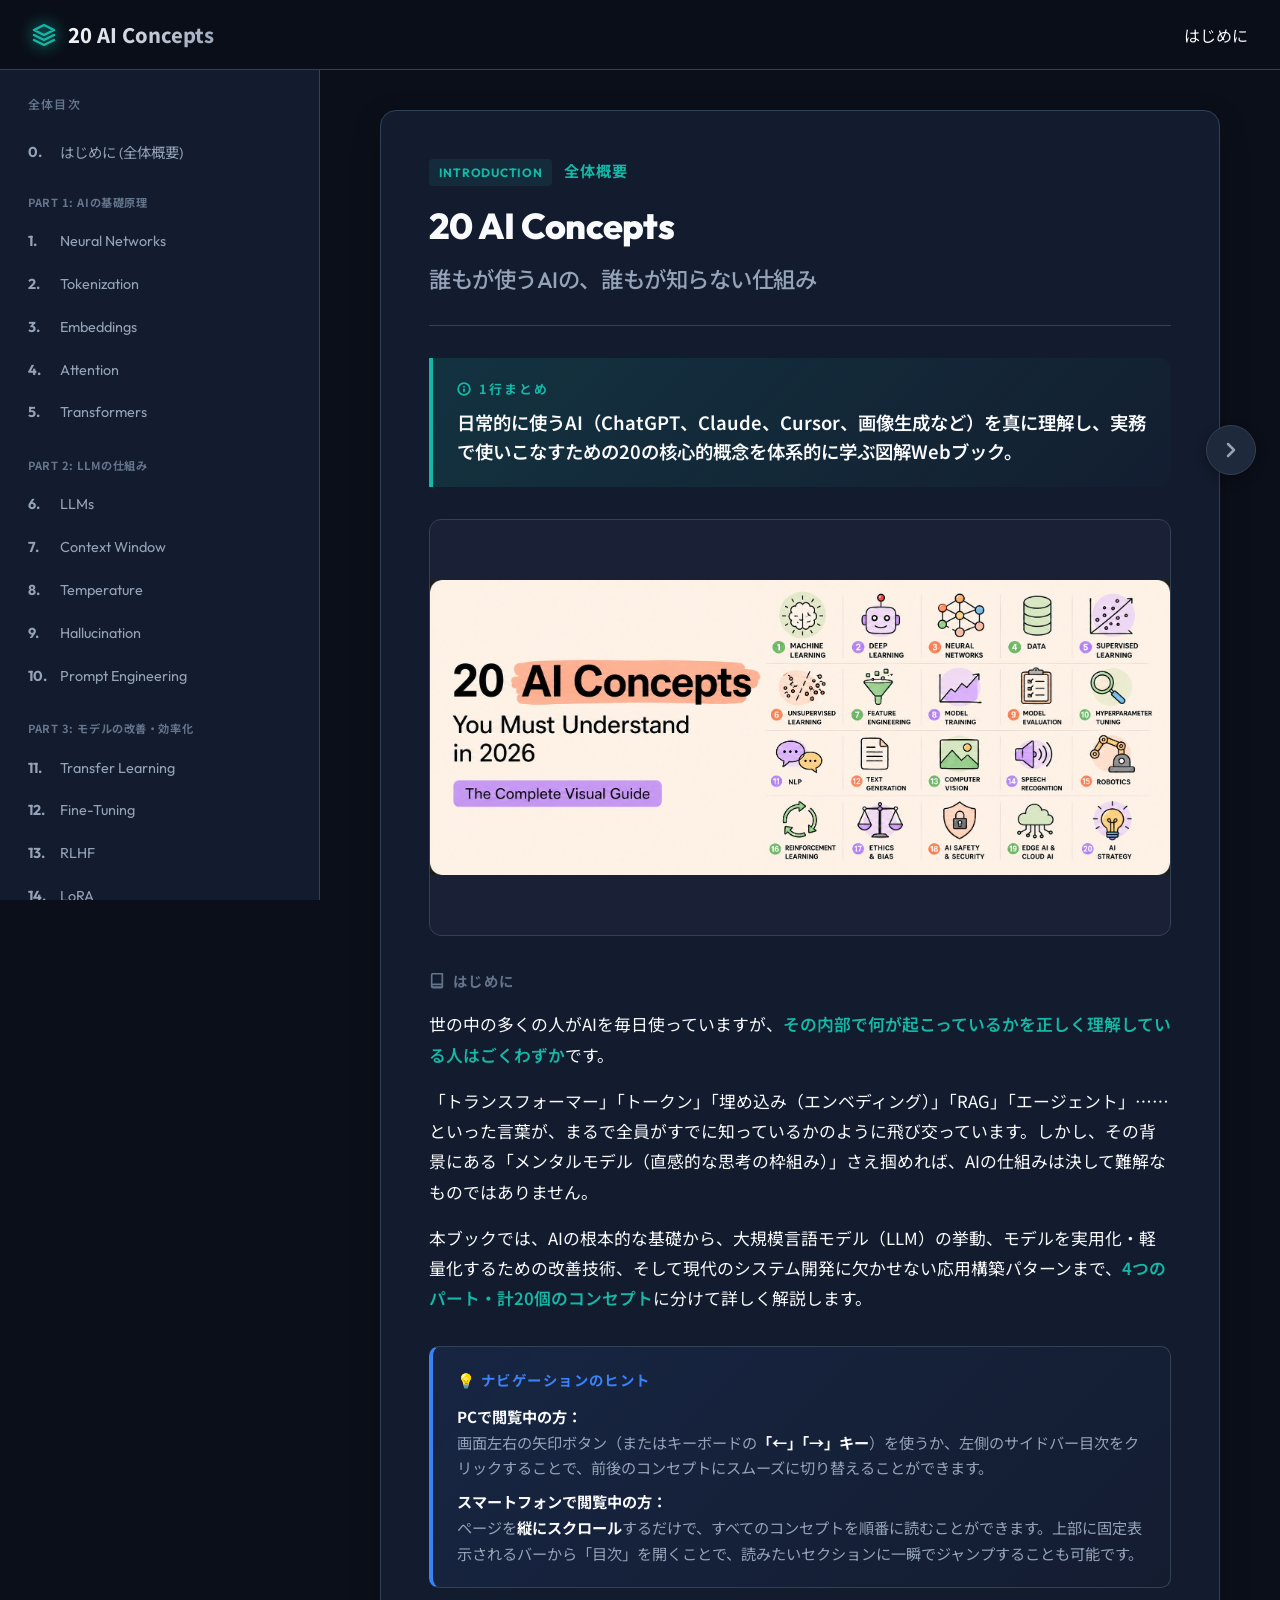
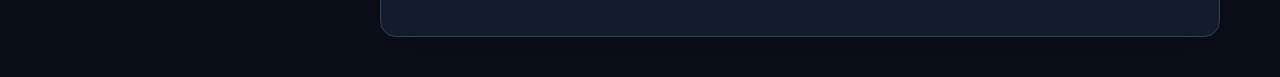
==== index.html @ 506b0d65 "initial commit" ====
<!DOCTYPE html>
<html lang="ja">
<head>
  <meta charset="UTF-8">
  <meta name="viewport" content="width=device-width, initial-scale=1.0">
  <title>20 AI Concepts - 図解で学ぶAIの重要コンセプト</title>
  <meta name="description" content="AIの仕組み、大言語モデル（LLM）の動く原理、モデルの改善手法、および実戦的なAIシステム構築のための20の重要概念を、初心者向け解説、具体例、注意点を交えて詳しく解説する日本語静的Webサイト。">
  <link rel="stylesheet" href="style.css">
  <script defer src="script.js"></script>
</head>
<body>

  <!-- App Header -->
  <header class="app-header">
    <div class="header-logo">
      <svg width="24" height="24" viewBox="0 0 24 24" fill="none" stroke="currentColor" stroke-width="2.5" stroke-linecap="round" stroke-linejoin="round">
        <path d="M12 2L2 7l10 5 10-5-10-5zM2 17l10 5 10-5M2 12l10 5 10-5"/>
      </svg>
      <span class="header-title">20 AI Concepts</span>
    </div>
    <div class="header-meta">
      <span class="header-progress-text">はじめに</span>
    </div>
    <div class="header-progress-container">
      <div class="header-progress-bar"></div>
    </div>
  </header>

  <!-- Mobile Quick-Nav Bar (Sticky under header) -->
  <div class="mobile-nav-bar">
    <div class="mobile-active-indicator">
      <span class="mobile-active-index" style="background: var(--color-teal-glow); color: var(--color-teal); padding: 0.1rem 0.4rem; border-radius: 4px; font-size: 0.75rem; font-weight:700;">INTRO</span>
      <span class="mobile-active-title" style="font-weight: 600; font-size: 0.9rem;">概要と目次</span>
    </div>
    <button class="mobile-menu-toggle">目次</button>
  </div>

  <!-- Mobile TOC Overlay -->
  <div class="mobile-toc-overlay">
    <h3 style="margin-bottom: 1.5rem; border-bottom: 1px solid var(--border-color); padding-bottom: 0.5rem; color: var(--text-primary);">全体目次</h3>
    <ul class="toc-list">
      <li class="toc-item active" data-index="0">
        <button><span class="toc-num">0.</span> はじめに (全体概要)</button>
      </li>
      
      <li style="font-size: 0.75rem; color: var(--text-muted); margin-top: 1rem; margin-bottom: 0.25rem; font-weight:700; letter-spacing:0.05em;">PART 1: AIの基礎原理</li>
      <li class="toc-item" data-index="1"><button><span class="toc-num">1.</span> Neural Networks</button></li>
      <li class="toc-item" data-index="2"><button><span class="toc-num">2.</span> Tokenization</button></li>
      <li class="toc-item" data-index="3"><button><span class="toc-num">3.</span> Embeddings</button></li>
      <li class="toc-item" data-index="4"><button><span class="toc-num">4.</span> Attention</button></li>
      <li class="toc-item" data-index="5"><button><span class="toc-num">5.</span> Transformers</button></li>
      
      <li style="font-size: 0.75rem; color: var(--text-muted); margin-top: 1rem; margin-bottom: 0.25rem; font-weight:700; letter-spacing:0.05em;">PART 2: LLMの仕組み</li>
      <li class="toc-item" data-index="6"><button><span class="toc-num">6.</span> LLMs</button></li>
      <li class="toc-item" data-index="7"><button><span class="toc-num">7.</span> Context Window</button></li>
      <li class="toc-item" data-index="8"><button><span class="toc-num">8.</span> Temperature</button></li>
      <li class="toc-item" data-index="9"><button><span class="toc-num">9.</span> Hallucination</button></li>
      <li class="toc-item" data-index="10"><button><span class="toc-num">10.</span> Prompt Engineering</button></li>

      <li style="font-size: 0.75rem; color: var(--text-muted); margin-top: 1rem; margin-bottom: 0.25rem; font-weight:700; letter-spacing:0.05em;">PART 3: モデルの改善・効率化</li>
      <li class="toc-item" data-index="11"><button><span class="toc-num">11.</span> Transfer Learning</button></li>
      <li class="toc-item" data-index="12"><button><span class="toc-num">12.</span> Fine-Tuning</button></li>
      <li class="toc-item" data-index="13"><button><span class="toc-num">13.</span> RLHF</button></li>
      <li class="toc-item" data-index="14"><button><span class="toc-num">14.</span> LoRA</button></li>
      <li class="toc-item" data-index="15"><button><span class="toc-num">15.</span> Quantization</button></li>

      <li style="font-size: 0.75rem; color: var(--text-muted); margin-top: 1rem; margin-bottom: 0.25rem; font-weight:700; letter-spacing:0.05em;">PART 4: 実践的なシステム構築</li>
      <li class="toc-item" data-index="16"><button><span class="toc-num">16.</span> RAG</button></li>
      <li class="toc-item" data-index="17"><button><span class="toc-num">17.</span> Vector Databases</button></li>
      <li class="toc-item" data-index="18"><button><span class="toc-num">18.</span> AI Agents</button></li>
      <li class="toc-item" data-index="19"><button><span class="toc-num">19.</span> Chain of Thought</button></li>
      <li class="toc-item" data-index="20"><button><span class="toc-num">20.</span> Diffusion Models</button></li>
    </ul>
  </div>

  <!-- App Main Content Container -->
  <div class="app-container">

    <!-- PC Sidebar (ToC) -->
    <aside class="app-sidebar">
      <h3 class="sidebar-title">全体目次</h3>
      <ul class="toc-list">
        <li class="toc-item active" data-index="0">
          <button><span class="toc-num">0.</span> はじめに (全体概要)</button>
        </li>
        <li style="font-size: 0.7rem; color: var(--text-muted); margin-top: 1rem; margin-bottom: 0.35rem; font-weight:700; letter-spacing:0.05em; padding-left: 0.75rem;">PART 1: AIの基礎原理</li>
        <li class="toc-item" data-index="1"><button><span class="toc-num">1.</span> Neural Networks</button></li>
        <li class="toc-item" data-index="2"><button><span class="toc-num">2.</span> Tokenization</button></li>
        <li class="toc-item" data-index="3"><button><span class="toc-num">3.</span> Embeddings</button></li>
        <li class="toc-item" data-index="4"><button><span class="toc-num">4.</span> Attention</button></li>
        <li class="toc-item" data-index="5"><button><span class="toc-num">5.</span> Transformers</button></li>
        
        <li style="font-size: 0.7rem; color: var(--text-muted); margin-top: 1.25rem; margin-bottom: 0.35rem; font-weight:700; letter-spacing:0.05em; padding-left: 0.75rem;">PART 2: LLMの仕組み</li>
        <li class="toc-item" data-index="6"><button><span class="toc-num">6.</span> LLMs</button></li>
        <li class="toc-item" data-index="7"><button><span class="toc-num">7.</span> Context Window</button></li>
        <li class="toc-item" data-index="8"><button><span class="toc-num">8.</span> Temperature</button></li>
        <li class="toc-item" data-index="9"><button><span class="toc-num">9.</span> Hallucination</button></li>
        <li class="toc-item" data-index="10"><button><span class="toc-num">10.</span> Prompt Engineering</button></li>

        <li style="font-size: 0.7rem; color: var(--text-muted); margin-top: 1.25rem; margin-bottom: 0.35rem; font-weight:700; letter-spacing:0.05em; padding-left: 0.75rem;">PART 3: モデルの改善・効率化</li>
        <li class="toc-item" data-index="11"><button><span class="toc-num">11.</span> Transfer Learning</button></li>
        <li class="toc-item" data-index="12"><button><span class="toc-num">12.</span> Fine-Tuning</button></li>
        <li class="toc-item" data-index="13"><button><span class="toc-num">13.</span> RLHF</button></li>
        <li class="toc-item" data-index="14"><button><span class="toc-num">14.</span> LoRA</button></li>
        <li class="toc-item" data-index="15"><button><span class="toc-num">15.</span> Quantization</button></li>

        <li style="font-size: 0.7rem; color: var(--text-muted); margin-top: 1.25rem; margin-bottom: 0.35rem; font-weight:700; letter-spacing:0.05em; padding-left: 0.75rem;">PART 4: 実践的なシステム構築</li>
        <li class="toc-item" data-index="16"><button><span class="toc-num">16.</span> RAG</button></li>
        <li class="toc-item" data-index="17"><button><span class="toc-num">17.</span> Vector Databases</button></li>
        <li class="toc-item" data-index="18"><button><span class="toc-num">18.</span> AI Agents</button></li>
        <li class="toc-item" data-index="19"><button><span class="toc-num">19.</span> Chain of Thought</button></li>
        <li class="toc-item" data-index="20"><button><span class="toc-num">20.</span> Diffusion Models</button></li>
      </ul>
    </aside>

    <!-- Main Viewer -->
    <main class="app-viewer">
      
      <!-- Cards Wrapper -->
      <div class="concept-cards-container">
        
        <!-- CONCEPT 0: OVERVIEW -->
        <section class="concept-card active" id="concept-0">
          <div class="card-header">
            <div class="concept-meta">
              <span class="concept-part">INTRODUCTION</span>
              <span>全体概要</span>
            </div>
            <h1 class="concept-title-en">20 AI Concepts</h1>
            <h2 class="concept-title-jp">誰もが使うAIの、誰もが知らない仕組み</h2>
          </div>

          <div class="summary-box">
            <div class="summary-title">
              <svg width="14" height="14" viewBox="0 0 24 24" fill="none" stroke="currentColor" stroke-width="3" stroke-linecap="round" stroke-linejoin="round"><circle cx="12" cy="12" r="10"/><path d="M12 16v-4M12 8h.01"/></svg>
              1行まとめ
            </div>
            <p class="summary-text">日常的に使うAI（ChatGPT、Claude、Cursor、画像生成など）を真に理解し、実務で使いこなすための20の核心的概念を体系的に学ぶ図解Webブック。</p>
          </div>

          <div class="concept-image-container">
            <img src="./20_AI_Concepts_files/HI5-xP8aIAAL0YM" alt="AI Concepts Header" class="concept-image">
          </div>

          <div class="card-section">
            <span class="section-label">
              <svg viewBox="0 0 24 24" fill="none" stroke="currentColor" stroke-width="2.5"><path d="M4 19.5A2.5 2.5 0 0 1 6.5 17H20M4 19.5A2.5 2.5 0 0 0 6.5 22H20M4 19.5V3.5A2.5 2.5 0 0 1 6.5 1H20v20H6.5a2.5 2.5 0 0 1-2.5-2.5z"/></svg>
              はじめに
            </span>
            <div class="detailed-text">
              <p>世の中の多くの人がAIを毎日使っていますが、<strong>その内部で何が起こっているかを正しく理解している人はごくわずか</strong>です。</p>
              <p>「トランスフォーマー」「トークン」「埋め込み（エンベディング）」「RAG」「エージェント」……といった言葉が、まるで全員がすでに知っているかのように飛び交っています。しかし、その背景にある「メンタルモデル（直感的な思考の枠組み）」さえ掴めれば、AIの仕組みは決して難解なものではありません。</p>
              <p>本ブックでは、AIの根本的な基礎から、大規模言語モデル（LLM）の挙動、モデルを実用化・軽量化するための改善技術、そして現代のシステム開発に欠かせない応用構築パターンまで、<strong>4つのパート・計20個のコンセプト</strong>に分けて詳しく解説します。</p>
            </div>
          </div>

          <div class="info-box beginner">
            <span class="section-label">💡 ナビゲーションのヒント</span>
            <div class="box-content">
              <p><strong>PCで閲覧中の方：</strong><br>
                画面左右の矢印ボタン（またはキーボードの<strong>「←」「→」キー</strong>）を使うか、左側のサイドバー目次をクリックすることで、前後のコンセプトにスムーズに切り替えることができます。
              </p>
              <p style="margin-top: 0.5rem;"><strong>スマートフォンで閲覧中の方：</strong><br>
                ページを<strong>縦にスクロール</strong>するだけで、すべてのコンセプトを順番に読むことができます。上部に固定表示されるバーから「目次」を開くことで、読みたいセクションに一瞬でジャンプすることも可能です。
              </p>
            </div>
          </div>
        </section>

        <!-- CONCEPT 1 -->
        <section class="concept-card" id="concept-1">
          <div class="card-header">
            <div class="concept-meta">
              <span class="concept-part">PART 1: HOW AI ACTUALLY WORKS</span>
              <span>Concept 1</span>
            </div>
            <h1 class="concept-title-en">Neural Networks</h1>
            <h2 class="concept-title-jp">ニューラルネットワーク</h2>
          </div>

          <div class="concept-image-container">
            <img src="./20_AI_Concepts_files/HI58qtEbUAAyrSy" alt="Neural Networks" class="concept-image">
          </div>

          <div class="summary-box">
            <div class="summary-title">
              <svg width="14" height="14" viewBox="0 0 24 24" fill="none" stroke="currentColor" stroke-width="3" stroke-linecap="round" stroke-linejoin="round"><circle cx="12" cy="12" r="10"/><path d="M12 16v-4M12 8h.01"/></svg>
              1行まとめ
            </div>
            <p class="summary-text">人間の脳を模した多層構造の仕組みで、膨大な「重み（接続強度）」を調整してデータからパターンを学習する、すべてのAIの心臓部。</p>
          </div>

          <div class="card-section">
            <span class="section-label">詳しい解説</span>
            <div class="detailed-text">
              <p>ニューラルネットワークは、現代のあらゆるAIモデルを動かしている共通の脳組織です。基本構造は<strong>入力層（Input Layer）</strong>、<strong>隠れ層（Hidden Layers）</strong>、<strong>出力層 (Output Layer)</strong>という複数の「レイヤー」がパイプライン状に接続された構成をしています。</p>
              <p>データが入力層に入ると、何層もの隠れ層を通過しながら予測結果へと変換され、出力層から出てきます。このとき、ニューロン同士の各接続部には<strong>「重み（Weight）」</strong>と呼ばれる数値が割り当てられています。重みとは、あるニューロンが次のニューロンにどれだけ強い影響を与えるかを調整するスコアです。</p>
              <p>AIの<strong>「トレーニング（学習）」</strong>とは、正解データと比較しながら、この数十億〜数兆個もの重みの数値を少しずつ微調整し、出力の精度を限界まで高めていくプロセスそのものを指します。この基本構造を極限まで大規模化（スケール）させた結果、現在のGPT-4（パラメータ数は非公開ながら約1.8兆個とされる）やClaude 3といった超高性能AIが誕生しました。</p>
            </div>
          </div>

          <div class="info-box beginner">
            <span class="section-label">初心者向け補足</span>
            <div class="box-content">
              ニューラルネットワークは、入力された情報（例えば犬の写真のピクセルデータ）に対して、何層もの計算（掛け算と足し算）を繰り返して「これは犬である確率が98%です」という数値を導き出す<strong>超巨大な計算機</strong>のようなものです。人間がルールを手書きで教えるのではなく、AI自身が「重み」を変えながら自らルールを発見します。
            </div>
          </div>

          <div class="info-box example">
            <span class="section-label">具体例</span>
            <div class="box-content">
              <strong>「スープの味見と調味料の調整」</strong>に似ています。スープ（入力データ）の味を良くするため、塩、醤油、出汁などの量（接続の重み）を少しずつ変えながら味見し、完璧な味（正確な出力）にたどり着くまで調味料のバランスを微調整し続ける作業が「AIのトレーニング」に相当します。
            </div>
          </div>

          <div class="info-box warning">
            <span class="section-label">注意点・誤解</span>
            <div class="box-content">
              「人間の脳を模した」と言われますが、AIが<strong>人間と同じように「意識」や「感情」を持って思考しているわけではありません</strong>。実際には、数千億回以上の単純な掛け算・足し算をものすごいスピードで処理している、極めて高度な「数学の塊」です。
            </div>
          </div>
        </section>

        <!-- CONCEPT 2 -->
        <section class="concept-card" id="concept-2">
          <div class="card-header">
            <div class="concept-meta">
              <span class="concept-part">PART 1: HOW AI ACTUALLY WORKS</span>
              <span>Concept 2</span>
            </div>
            <h1 class="concept-title-en">Tokenization</h1>
            <h2 class="concept-title-jp">トークン化</h2>
          </div>

          <div class="concept-image-container">
            <img src="./20_AI_Concepts_files/HI59HOVbkAA2OOE" alt="Tokenization" class="concept-image">
          </div>

          <div class="summary-box">
            <div class="summary-title">
              <svg width="14" height="14" viewBox="0 0 24 24" fill="none" stroke="currentColor" stroke-width="3" stroke-linecap="round" stroke-linejoin="round"><circle cx="12" cy="12" r="10"/><path d="M12 16v-4M12 8h.01"/></svg>
              1行まとめ
            </div>
            <p class="summary-text">AIがテキストを読み込む前に、単語やその一部（部分単語）の再利用可能な最小単位「トークン」に分解する前処理。</p>
          </div>

          <div class="card-section">
            <span class="section-label">詳しい解説</span>
            <div class="detailed-text">
              <p>AIは人間のようにテキストをそのまま文字として読むことはできません。入力された文章は、まず<strong>「トークン（Token）」</strong>と呼ばれる細かい破片に切り分けられます。</p>
              <p>この分割は必ずしも「単語ごと」ではありません。頻出する言葉は1つのトークンとして残されますが、複雑な単語や派生語は分解されます。
                <ul>
                  <li><code>"playing"</code> （遊んでいる） → <code>"play"</code> + <code>"ing"</code></li>
                  <li><code>"ChatGPT"</code> → <code>"Chat"</code> + <code>"G"</code> + <code>"PT"</code></li>
                  <li><code>"dog"</code> （日常的な単語） → <code>"dog"</code>（そのまま1つ）</li>
                </ul>
              </p>
              <p>なぜ単語単位で処理しないのでしょうか？言語は非常に混沌としており、新語やタイポ、複数言語の混在が日常茶飯事だからです。すべての単語を網羅した辞書を作ろうとすると、辞書サイズが無限に膨れ上がって計算が破綻してしまいます。トークンという<strong>「再利用可能なビルディングブロック」</strong>を使うことで、AIは初めて見る新語であっても、知っているパーツの組み合わせに分解して意味を推測できるようになります。</p>
            </div>
          </div>

          <div class="info-box beginner">
            <span class="section-label">初心者向け補足</span>
            <div class="box-content">
              AIにとってトークンとは<strong>「言葉のレゴブロック」</strong>です。文章を一度ブロック単位にバラバラにしてから処理します。英語における大体の目安として「1トークン ≒ 0.75単語」（1000トークンでおよそ750単語）とされています。日本語の場合、漢字やひらがなの切り分けの都合上、英語よりもトークン数が多く消費されやすい特徴があります。
            </div>
          </div>

          <div class="info-box example">
            <span class="section-label">具体例</span>
            <div class="box-content">
              日本語の「お好み焼き」という言葉を考えます。「お好み焼き」という一つの巨大な単語を丸ごと記憶するのではなく、<strong>「お好み」＋「焼き」</strong>というパーツ（トークン）に分けるイメージです。こうしておけば、後に「たこ焼き」や「たい焼き」という未知の単語が現れても、「焼き」というパーツから温かい鉄板料理であることを推測可能になります。
            </div>
          </div>

          <div class="info-box warning">
            <span class="section-label">注意点・誤解</span>
            <div class="box-content">
              「1トークン ＝ 1文字」や「1トークン ＝ 1単語」では<strong>ありません</strong>。特に日本語や絵文字などは、アルファベットの英語に比べて1文字で複数のトークンを消費することが多く、これがAPIの料金（トークン単位課金）が高くなる原因や、長文の読み込み制限に早く達してしまう要因になります。
            </div>
          </div>
        </section>

        <!-- CONCEPT 3 -->
        <section class="concept-card" id="concept-3">
          <div class="card-header">
            <div class="concept-meta">
              <span class="concept-part">PART 1: HOW AI ACTUALLY WORKS</span>
              <span>Concept 3</span>
            </div>
            <h1 class="concept-title-en">Embeddings</h1>
            <h2 class="concept-title-jp">埋め込み（エンベディング）</h2>
          </div>

          <div class="concept-image-container">
            <img src="./20_AI_Concepts_files/HI59_uXa0AAxbxR" alt="Embeddings" class="concept-image">
          </div>

          <div class="summary-box">
            <div class="summary-title">
              <svg width="14" height="14" viewBox="0 0 24 24" fill="none" stroke="currentColor" stroke-width="3" stroke-linecap="round" stroke-linejoin="round"><circle cx="12" cy="12" r="10"/><path d="M12 16v-4M12 8h.01"/></svg>
              1行まとめ
            </div>
            <p class="summary-text">トークンを多次元空間上の座標（数値の配列）に変換し、言葉の「意味の近さや関係性」をベクトルとして表現する技術。</p>
          </div>

          <div class="card-section">
            <span class="section-label">詳しい解説</span>
            <div class="detailed-text">
              <p>テキストをトークンに分解した後、AIはそれぞれのトークンを<strong>「埋め込み（Embedding）」</strong>と呼ばれる数字のリスト（ベクトル）に変換します。これにより、言葉の持つ「意味」が数学的な座標にマッピングされます。</p>
              <p>これは言わば<strong>「言葉のGoogleマップ」</strong>です。
                <ul>
                  <li>「医者」と「看護師」は、意味が極めて近いため多次元空間上で隣り合わせにプロットされます。</li>
                  <li>「医者」と「ピザ」は全く異なる意味を持つため、互いに大きく離れた場所にプロットされます。</li>
                  <li>数学的な計算が可能になり、有名な例として<strong>「王（King） - 男（Man） + 女（Woman） ≒ 女王（Queen）」</strong>といったベクトルの加減算で関係性を導き出せます。</li>
                </ul>
              </p>
              <p>AIは言葉を綴りや文字として理解しているのではなく、この空間内における「他の言葉との距離と方向」によって意味を解釈しています。この概念こそが、セマンティック検索（意味による検索）、推薦システム、そして外部ドキュメントを検索するRAGシステムの中核技術となっています。</p>
            </div>
          </div>

          <div class="info-box beginner">
            <span class="section-label">初心者向け補足</span>
            <div class="box-content">
              コンピュータは「赤」と「朱色」が似ていることや、「犬」と「猫」がどちらも身近な動物であることを自発的には理解できません。しかし、言葉を例えば<code>[0.82, -0.15, 0.44...]</code>のような数百〜数千個の数字の並びに置き換えることで、<strong>数値の引き算によって「意味の近さ」を計算できるようになります</strong>。
            </div>
          </div>

          <div class="info-box example">
            <span class="section-label">具体例</span>
            <div class="box-content">
              映画のジャンルマップをイメージしてください。縦軸を「アクション度」、横軸を「恋愛度」とした2次元のグラフを作ります。『ダイハード』は「アクション度高・恋愛度低」のエリアに、『タイタニック』は「アクション度中・恋愛度高」のエリアにプロットされます。このジャンルの評価基準（軸）を数千個にまで増やしたものが、AIの「埋め込み空間」です。
            </div>
          </div>

          <div class="info-box warning">
            <span class="section-label">注意点・誤解</span>
            <div class="box-content">
              埋め込みベクトルは、言葉の辞書的な定義を完全に暗記しているわけではありません。あくまで「他の言葉とどのような文脈で一緒に使われやすいか」という<strong>統計的な位置関係</strong>を示しているに過ぎないため、文脈を考慮しない単体としての細かい事実関係の把握はこれだけでは困難です。
            </div>
          </div>
        </section>

        <!-- CONCEPT 4 -->
        <section class="concept-card" id="concept-4">
          <div class="card-header">
            <div class="concept-meta">
              <span class="concept-part">PART 1: HOW AI ACTUALLY WORKS</span>
              <span>Concept 4</span>
            </div>
            <h1 class="concept-title-en">Attention</h1>
            <h2 class="concept-title-jp">注目機構（アテンション）</h2>
          </div>

          <div class="concept-image-container">
            <img src="./20_AI_Concepts_files/HI5-MFQaIAAhdVj" alt="Attention" class="concept-image">
          </div>

          <div class="summary-box">
            <div class="summary-title">
              <svg width="14" height="14" viewBox="0 0 24 24" fill="none" stroke="currentColor" stroke-width="3" stroke-linecap="round" stroke-linejoin="round"><circle cx="12" cy="12" r="10"/><path d="M12 16v-4M12 8h.01"/></svg>
              1行まとめ
            </div>
            <p class="summary-text">文中のどの言葉がどの言葉と強く関連しているかを計算し、文脈に応じた適切な意味（例えば「Apple」が果物か企業か）を判断する仕組み。</p>
          </div>

          <div class="card-section">
            <span class="section-label">詳しい解説</span>
            <div class="detailed-text">
              <p>言葉は、文脈によって意味が180度変わります。例えば「アップル」という言葉は：
                <ul>
                  <li>「私は<strong>アップル</strong>を食べた」 → 果物のりんご</li>
                  <li>「私は<strong>アップル</strong>の株を買った」 → テック企業</li>
                </ul>
                単なる固定の埋め込み（エンベディング）だけでは、この違いを正確に判定できません。そこで登場したのが<strong>アテンション（Attention）</strong>です。
              </p>
              <p>アテンション機構は、文章中のすべての単語が他のすべての単語に「注目」し合い、互いの関連性の強さを動的に計算します。例えば「She bought shares in Apple.」という文では、「Apple」という単語は「shares（株）」や「bought（買った）」という単語に対して強い注目（高い接続スコア）を払います。これにより、モデルは「このAppleは果物ではなく会社である」と正しく推論します。</p>
              <p>アテンション登場前のAIは、文章を左から右へ1語ずつ順番に読み進めていたため、長い文章の最初の方の内容をすぐに忘れてしまっていました。アテンションは文全体を一望し、関連情報を瞬時に接続できるため、近代AIの限界を大きく突破した革新的ブレイクスルーとなりました。</p>
            </div>
          </div>

          <div class="info-box beginner">
            <span class="section-label">初心者向け補足</span>
            <div class="box-content">
              アテンションとは、AIが文章を読むときに<strong>「文脈を捉えるために、どの単語とどの単語を結びつけて注目すべきか」を判断する機能</strong>です。人間が「彼が鍵を落としたので、それを拾った」という文を読む際、「それ」が「鍵」を指していると自然に注目して理解するのと同じ処理を計算で実現しています。
            </div>
          </div>

          <div class="info-box example">
            <span class="section-label">具体例</span>
            <div class="box-content">
              騒がしいパーティー会場での会話（<strong>カクテルパーティー効果</strong>）に似ています。周囲で多くの雑音（他の単語）が聞こえていても、自分に関係のあるキーワード（文脈に沿う関連単語）や、自分の名前が聞こえた瞬間に、意識（アテンション）をその方向に集中させて会話の内容を正しく理解するような仕組みです。
            </div>
          </div>

          <div class="info-box warning">
            <span class="section-label">注意点・誤解</span>
            <div class="box-content">
              アテンションは文中の全単語同士のつながりを網羅的に計算するため、<strong>文字数が多くなると計算量が劇的（文字数の2乗）に増えてしまいます</strong>。そのため、一度に大量のテキストを入力すると、コンピュータに非常に大きな処理負荷がかかるという制約があります。
            </div>
          </div>
        </section>

        <!-- CONCEPT 5 -->
        <section class="concept-card" id="concept-5">
          <div class="card-header">
            <div class="concept-meta">
              <span class="concept-part">PART 1: HOW AI ACTUALLY WORKS</span>
              <span>Concept 5</span>
            </div>
            <h1 class="concept-title-en">Transformers</h1>
            <h2 class="concept-title-jp">トランスフォーマー</h2>
          </div>

          <div class="concept-image-container">
            <img src="./20_AI_Concepts_files/HI5-gFjbIAA8m31" alt="Transformers" class="concept-image">
          </div>

          <div class="summary-box">
            <div class="summary-title">
              <svg width="14" height="14" viewBox="0 0 24 24" fill="none" stroke="currentColor" stroke-width="3" stroke-linecap="round" stroke-linejoin="round"><circle cx="12" cy="12" r="10"/><path d="M12 16v-4M12 8h.01"/></svg>
              1行まとめ
            </div>
            <p class="summary-text">2017年に発表された「Attention is All You Need」論文を起源とし、テキストを並列処理することで現代の高速かつ高精度なAIを実現した基盤アーキテクチャ。</p>
          </div>

          <div class="card-section">
            <span class="section-label">詳しい解説</span>
            <div class="detailed-text">
              <p><strong>トランスフォーマー（Transformers）</strong>は、ChatGPTやClaude、Geminiなど、今日動作しているほぼすべての主要AIモデルを支える基本的な「アーキテクチャ（設計図）」です。2017年にGoogleの研究者らによって発表された記念碑的な論文『Attention Is All You Need』で提唱されました。</p>
              <p>それ以前のAIは、テキストを1語ずつ順番に処理する方式（RNN等）だったため、並列計算が難しく、巨大なデータセットの学習に途方もない時間がかかっていました。トランスフォーマーのブレイクスルーは、<strong>「アテンション機構のみを採用し、文章全体の全単語を同時に並列処理する」</strong>というアイデアにあります。</p>
              <p>トランスフォーマーモデルは、入力されたテキストをトークン・埋め込みに変換した後、積み重ねられた「アテンション層」を通過させて処理します。層（レイヤー）が深くなるほど解釈は高度になります。
                <ul>
                  <li><strong>初期レイヤー:</strong> 単純な文法や構文の構造を捉える。</li>
                  <li><strong>中期レイヤー:</strong> 単語同士の意味的な関係性や文脈を解釈する。</li>
                  <li><strong>深層レイヤー:</strong> 高度な推論や意図の理解を行う。</li>
                </ul>
                この並列処理化により、学習速度が飛躍的に向上し、インターネット規模の超巨大データをAIに学習させることが初めて可能になりました。
              </p>
            </div>
          </div>

          <div class="info-box beginner">
            <span class="section-label">初心者向け補足</span>
            <div class="box-content">
              トランスフォーマーは、現代AIにおける<strong>「万能エンジン」</strong>です。文字情報を順番に読むのではなく、文章全体を「一瞬で画像のようにスキャン」して、そこに含まれるすべての単語の相関関係を同時に計算するため、従来の何十倍ものスピードで賢い文章を読み書きできます。
            </div>
          </div>

          <div class="info-box example">
            <span class="section-label">具体例</span>
            <div class="box-content">
              <strong>「分業化された巨大翻訳チーム」</strong>のようなものです。本を1行ずつ指で追いながら1人で翻訳する（古い方式）のではなく、本を全員でバラバラに手分けして持ち寄り、文法担当、文脈担当、論理構成担当の各部署（レイヤー）が同時に情報をチェックしながら、最終的な美しい要約や翻訳をチーム全体で一気に作り上げる仕組みに似ています。
            </div>
          </div>

          <div class="info-box warning">
            <span class="section-label">注意点・誤解</span>
            <div class="box-content">
              トランスフォーマーは「文章（テキスト）」の処理専用に開発されたものですが、その並列処理性能が優秀すぎるため、現在では<strong>画像（Vision Transformer）、音声、動画、さらにはタンパク質構造の予測など</strong>、テキスト以外のあらゆるデジタルデータの処理にも共通して使われています。
            </div>
          </div>
        </section>

        <!-- CONCEPT 6 -->
        <section class="concept-card" id="concept-6">
          <div class="card-header">
            <div class="concept-meta">
              <span class="concept-part">PART 2: HOW LLMs WORK</span>
              <span>Concept 6</span>
            </div>
            <h1 class="concept-title-en">LLMs</h1>
            <h2 class="concept-title-jp">大規模言語モデル</h2>
          </div>

          <div class="concept-image-container">
            <img src="./20_AI_Concepts_files/HI5_RfabEAAk_-s" alt="LLMs" class="concept-image">
          </div>

          <div class="summary-box">
            <div class="summary-title">
              <svg width="14" height="14" viewBox="0 0 24 24" fill="none" stroke="currentColor" stroke-width="3" stroke-linecap="round" stroke-linejoin="round"><circle cx="12" cy="12" r="10"/><path d="M12 16v-4M12 8h.01"/></svg>
              1行まとめ
            </div>
            <p class="summary-text">トランスフォーマーをベースに、ネット上の膨大なテキストを用いて「次のトークンを予測する」というシンプルなタスクを徹底的に学習させた巨大なモデル。</p>
          </div>

          <div class="card-section">
            <span class="section-label">詳しい解説</span>
            <div class="detailed-text">
              <p><strong>LLM（Large Language Model / 大規模言語モデル）</strong>は、トランスフォーマーのアーキテクチャを採用し、ウェブサイト、書籍、Wikipedia、公開ソースコード、ニュース記事などの「数兆トークン」に及ぶ膨大なテキストを学習させたAIモデルです。</p>
              <p>学習させているタスクは、驚くほどシンプルです。それは<strong>「与えられた文章の、次に来る最も確率の高いトークン（単語の破片）を予測すること」</strong>です。それ以外の命令は基本的には行いません。</p>
              <p>しかし、この単純な予測タスクを、数千億個以上のパラメータと超巨大なデータを用いて繰り返すと、<strong>「創発（Emergence）」</strong>と呼ばれる不思議な現象が起こります。単なる次の言葉の予測器だったはずのモデルが、突然、文法のルールを理解し、高度な論理的な推論を行い、プログラミング言語を書き、数学を解く能力を自発的に獲得し始めます。この巨大化によって開花した知能が、ChatGPTやClaudeの頭脳です。</p>
            </div>
          </div>

          <div class="info-box beginner">
            <span class="section-label">初心者向け補足</span>
            <div class="box-content">
              LLMは、スマホの<strong>「予測変換」が超ウルトラ賢くなったもの</strong>だと考えてください。あなたが文字を打ち込むと、AIは「これまでに自分が読んだ全世界のウェブデータから推測して、次に続く確率が最も高い言葉はこれだ」という予測を何度も繰り返し、リアルタイムで滑らかな文章を綴っています。
            </div>
          </div>

          <div class="info-box example">
            <span class="section-label">具体例</span>
            <div class="box-content">
              「むかしむかし、あるところに」と入力したとき、普通の予測変換は「おじいさん」を提案します。LLMはこれと同じ予測をミリ秒単位で行い、「おじいさんとおばあさんが住んでいました。おじいさんは山へ芝刈りに…」と、物語全体を整合性を保ちながら次々と紡ぎ出すことができます。
            </div>
          </div>

          <div class="info-box warning">
            <span class="section-label">注意点・誤解</span>
            <div class="box-content">
              LLMは<strong>「真実を格納したデータベース」ではありません</strong>。AIは「事実として正しいか」を調べて答えているのではなく、あくまで「文脈的・統計的につながる確率が最も高い単語」を計算して出力しているだけです。そのため、真面目な顔をして全くのデタラメを語るハルシネーションが発生します。
            </div>
          </div>
        </section>

        <!-- CONCEPT 7 -->
        <section class="concept-card" id="concept-7">
          <div class="card-header">
            <div class="concept-meta">
              <span class="concept-part">PART 2: HOW LLMs WORK</span>
              <span>Concept 7</span>
            </div>
            <h1 class="concept-title-en">Context Window</h1>
            <h2 class="concept-title-jp">コンテキストウィンドウ</h2>
          </div>

          <div class="concept-image-container">
            <img src="./20_AI_Concepts_files/HI5_WSCbgAAkyZK" alt="Context Window" class="concept-image">
          </div>

          <div class="summary-box">
            <div class="summary-title">
              <svg width="14" height="14" viewBox="0 0 24 24" fill="none" stroke="currentColor" stroke-width="3" stroke-linecap="round" stroke-linejoin="round"><circle cx="12" cy="12" r="10"/><path d="M12 16v-4M12 8h.01"/></svg>
              1行まとめ
            </div>
            <p class="summary-text">AIが1回のやり取り（入力プロンプトと出力履歴）で同時に処理・記憶できる情報の最大制限量。</p>
          </div>

          <div class="card-section">
            <span class="section-label">詳しい解説</span>
            <div class="detailed-text">
              <p>すべてのAIモデルには、一度の処理で視界に入れることのできるメモリの上限があります。これが<strong>「コンテキストウィンドウ（Context Window）」</strong>です。これには、あなたが送信したメッセージ、AIがこれまでに出力した回答の履歴、そしてシステム指示のすべてが含まれます。</p>
              <p>このウィンドウサイズは技術の進歩に伴い、劇的に拡大しています。
                <ul>
                  <li>初期のGPT-3: 約4,000トークン（一般的な書籍の数ページ分）</li>
                  <li>GPT-4: 128,000トークン（本1冊分）</li>
                  <li>Claude 3: 200,000トークン（小説数冊分）</li>
                  <li>Gemini 1.5 Pro: 2,000,000トークン（映画数時間分や動画、膨大なソースコード全体）</li>
                </ul>
              </p>
              <p>コンテキストウィンドウが広いほど、一度に大量の資料を読み込ませた質問ができるため有利ですが、1つ大きな罠があります。それが<strong>「Lost in the Middle（中だるみ / 中央での喪失）」</strong>問題です。AIは入力された膨大な文脈のうち、「最初（冒頭）」と「最後（末尾）」の指示には強く注目しますが、「中間部分」に書かれた詳細な指示やデータを無視したり忘れたりしやすいという統計的な欠点を持っています。そのため、ウィンドウの広さがイコール完璧な記憶力を意味するわけではありません。</p>
            </div>
          </div>

          <div class="info-box beginner">
            <span class="section-label">初心者向け補足</span>
            <div class="box-content">
              コンテキストウィンドウは、AIにとっての<strong>「机の広さ（短期記憶の容量）」</strong>です。机が広いほど、一度にたくさんの資料（長文）を広げて作業できます。しかし、あまりにも多くの書類を広げすぎると、山積みになった資料の真ん中あたりにある重要なメモを見落としてしまう（Lost in the Middle）のと同じ現象がAIにも起こります。
            </div>
          </div>

          <div class="info-box example">
            <span class="section-label">具体例</span>
            <div class="box-content">
              分厚い小説を丸ごとAIに読み込ませ、「犯人が持っていたナイフのブランドは？」と質問した場合、小説の序盤や結末にそのナイフの描写があれば正しく答えますが、中盤の退屈な日常シーンの中でひっそりと語られていた場合、AIはコンテキストウィンドウ内にはその記述が存在しているにもかかわらず、「わからない」と答えてしまうことがあります。
            </div>
          </div>

          <div class="info-box warning">
            <span class="section-label">注意点・誤解</span>
            <div class="box-content">
              「メモリの上限が大きいから、すべてをプロンプトに詰め込んで送信すれば完璧だ」と考えるのは危険です。処理するトークン数が増えるほど応答速度（レイテンシ）は遅くなり、料金も高くなります。さらにLost in the Middleを回避するためにも、<strong>本当に重要な指示は入力の「最初」か「最後」に強調して書く</strong>のが良いプロンプトの鉄則です。
            </div>
          </div>
        </section>

        <!-- CONCEPT 8 -->
        <section class="concept-card" id="concept-8">
          <div class="card-header">
            <div class="concept-meta">
              <span class="concept-part">PART 2: HOW LLMs WORK</span>
              <span>Concept 8</span>
            </div>
            <h1 class="concept-title-en">Temperature</h1>
            <h2 class="concept-title-jp">温度パラメーター</h2>
          </div>

          <div class="concept-image-container">
            <img src="./20_AI_Concepts_files/HI5__bjbEAAiFI4" alt="Temperature" class="concept-image">
          </div>

          <div class="summary-box">
            <div class="summary-title">
              <svg width="14" height="14" viewBox="0 0 24 24" fill="none" stroke="currentColor" stroke-width="3" stroke-linecap="round" stroke-linejoin="round"><circle cx="12" cy="12" r="10"/><path d="M12 16v-4M12 8h.01"/></svg>
              1行まとめ
            </div>
            <p class="summary-text">生成されるテキストの「ランダム性（創造性や予測可能性）」を調整する設定値で、0に近いほど確実で硬く、高くなるほど奇抜で多様な回答になる。</p>
          </div>

          <div class="card-section">
            <span class="section-label">詳しい解説</span>
            <div class="detailed-text">
              <p>LLMが次のトークンを出力するとき、常に「最も確率が100%に近い、最も安全な単語」だけを順番に選んでいるわけではありません。そのような出力をさせると、AIの文章は非常に単調で、同じ表現を繰り返す退屈なものになってしまいます。そこで、出力時のランダム性を制御するための設定値として<strong>「温度（Temperature）」</strong>が使われます。</p>
              <p>温度値は一般的に0から2の範囲で設定されます。
                <ul>
                  <li><strong>温度 ＝ 0:</strong> 完全な決定論的モード。AIは確率が最も高い「最適で安全な単語」を常に選びます。回答にブレがなくなり、同じプロンプトからは常に同じ結果が返ってきます。</li>
                  <li><strong>温度 ＝ 1:</strong> バランスモード。適度に確率の低い意外な単語も混ぜるため、自然で人間に近い、クリエイティブで表現豊かな文章が生成されます。</li>
                  <li><strong>温度 ＝ 2以上:</strong> 完全にカオスなモード。確率が極端に低い単語もランダムに選択されるため、文章としての整合性が破綻し、意味不明な文字の羅列になりやすくなります。</li>
                </ul>
              </p>
            </div>
          </div>

          <div class="info-box beginner">
            <span class="section-label">初心者向け補足</span>
            <div class="box-content">
              温度パラメータは、AIにとっての<strong>「冒険度合いを決めるダイヤル」</strong>です。ダイヤルを「0」に絞ると「教科書通りの優等生」、ダイヤルを「1」前後に上げると「アイデア豊かなクリエイター」、さらに上げると「酔っ払って支離滅裂なことを喋る人」のようになります。
            </div>
          </div>

          <div class="info-box example">
            <span class="section-label">具体例</span>
            <div class="box-content">
              「新しいカレーの隠し味を提案して」と頼んだとします。
              <ul>
                <li><strong>温度 0：</strong>「チョコレートやインスタントコーヒーが定番で最も効果的です」（毎回同じ無難な回答）</li>
                <li><strong>温度 0.8：</strong>「すりおろしたリンゴや、少量の赤ワイン、ハチミツがよく合います」（実用的ながら少しひねりがある回答）</li>
                <li><strong>温度 1.8：</strong>「砕いたミント味のキャンディーや、炭酸水を試してください」（奇抜すぎて使い物にならない回答）</li>
              </ul>
            </div>
          </div>

          <div class="info-box warning">
            <span class="section-label">注意点・誤解</span>
            <div class="box-content">
              用途に合わせて使い分けることが重要です。プログラミングのコード生成、データの抽出、長文の正確な要約など、<strong>「事実や正確性が極めて重要なタスク」では必ず温度を「0」またはそれに極めて近い値にする</strong>必要があります。一方、小説の執筆や新規事業のアイデアブレストなどでは、温度を「0.7〜1.0」程度に設定するのが効果的です。
            </div>
          </div>
        </section>

        <!-- CONCEPT 9 -->
        <section class="concept-card" id="concept-9">
          <div class="card-header">
            <div class="concept-meta">
              <span class="concept-part">PART 2: HOW LLMs WORK</span>
              <span>Concept 9</span>
            </div>
            <h1 class="concept-title-en">Hallucination</h1>
            <h2 class="concept-title-jp">幻覚（ハルシネーション）</h2>
          </div>

          <div class="concept-image-container">
            <img src="./20_AI_Concepts_files/HI6ADWQaIAAw9Lq" alt="Hallucination" class="concept-image">
          </div>

          <div class="summary-box">
            <div class="summary-title">
              <svg width="14" height="14" viewBox="0 0 24 24" fill="none" stroke="currentColor" stroke-width="3" stroke-linecap="round" stroke-linejoin="round"><circle cx="12" cy="12" r="10"/><path d="M12 16v-4M12 8h.01"/></svg>
              1行まとめ
            </div>
            <p class="summary-text">AIが事実に基づかない誤った情報や存在しないソースを、もっともらしく自信満々に作り出して出力してしまう現象。</p>
          </div>

          <div class="card-section">
            <span class="section-label">詳しい解説</span>
            <div class="detailed-text">
              <p>AIは嘘をつきます。しかも、非常に自信たっぷりでもっともらしい口調で語るため、一見すると嘘だと見抜けないことがよくあります。この現象を<strong>「ハルシネーション（Hallucination / 幻覚）」</strong>と呼びます。</p>
              <p>ハルシネーションが起こる理由は、LLMの設計思想そのものにあります。LLMは<strong>「真実を突き止めるためのファクトチェッカー」ではなく、「統計的に最もありそうな文章を作る作文マシン」</strong>だからです。
                <ul>
                  <li>「存在しない架空の論文のタイトルや著者名」を綺麗にフォーマットして出力する。</li>
                  <li>「存在しないプログラミング言語の関数やAPI」をさも実在するかのようにコードに組み込む。</li>
                  <li>「歴史上の出来事の年月日やディテール」を微妙に歪めて、あたかも史実のように語る。</li>
                </ul>
              AIの内部には情報の正誤を確かめる機能（検証ループ）が標準では備わっていません。出力された文章が、トレーニングデータ内の言語パターンに適合していれば、それがどれほど事実に反していても、そのまま滑らかに出力されてしまいます。
              </p>
            </div>
          </div>

          <div class="info-box beginner">
            <span class="section-label">初心者向け補足</span>
            <div class="box-content">
              AIには<strong>「嘘をついている」「騙そうとしている」という自覚はありません</strong>。AIにとっては、ただ単語を確率順に繋げて「綺麗な文章を作ること」がすべてであるため、知識の穴埋めとして「それっぽい架空のストーリー」をその場で即興で自動作成してしまっている状態です。
            </div>
          </div>

          <div class="info-box example">
            <span class="section-label">具体例</span>
            <div class="box-content">
              学校の歴史の試験で、全く勉強していない問題が出たときに、白紙で出すのを避けるために、「織田信長の側近にいたとされる架空のポルトガル人宣教師エピソード」を歴史小説のような臨場感たっぷりの文章で書き連ねて、採点者をなんとか騙そうとする生徒の解答用紙のようなものです。
            </div>
          </div>

          <div class="info-box warning">
            <span class="section-label">注意点・誤解</span>
            <div class="box-content">
              ハルシネーションはAIの「一時的なバグ」ではありません。確率に基づいて言葉を繋ぐという<strong>LLMの根本的な仕組みそのものに起因する限界</strong>です。そのため、プロンプトの工夫だけで完全にゼロにすることは不可能です。事実確認が必要な重要な決定を下す際には、必ず人間が一次情報を検索してクロスチェックするか、RAG（Concept 16）のような外部データを参照させるシステム設計が必要です。
            </div>
          </div>
        </section>

        <!-- CONCEPT 10 -->
        <section class="concept-card" id="concept-10">
          <div class="card-header">
            <div class="concept-meta">
              <span class="concept-part">PART 2: HOW LLMs WORK</span>
              <span>Concept 10</span>
            </div>
            <h1 class="concept-title-en">Prompt Engineering</h1>
            <h2 class="concept-title-jp">プロンプトエンジニアリング</h2>
          </div>

          <div class="concept-image-container">
            <img src="./20_AI_Concepts_files/HI6Ao2basAAz7NR" alt="Prompt Engineering" class="concept-image">
          </div>

          <div class="summary-box">
            <div class="summary-title">
              <svg width="14" height="14" viewBox="0 0 24 24" fill="none" stroke="currentColor" stroke-width="3" stroke-linecap="round" stroke-linejoin="round"><circle cx="12" cy="12" r="10"/><path d="M12 16v-4M12 8h.01"/></svg>
              1行まとめ
            </div>
            <p class="summary-text">AIから望む出力を得るために、役割の付与や具体例の提示など、入力指示文（プロンプト）の書き方や構造を工夫する技術。</p>
          </div>

          <div class="card-section">
            <span class="section-label">詳しい解説</span>
            <div class="detailed-text">
              <p>AIへの質問の仕方一つで、返ってくる回答の質は天と地ほどに変わります。同じモデル、同じテーマであっても、インプットの構造を変えるだけで精度やフォーマットが劇的に改善します。この入力設計の手法を<strong>「プロンプトエンジニアリング（Prompt Engineering）」</strong>と呼びます。</p>
              <p>例えば：
                <ul>
                  <li><strong>悪い例：</strong><code>「APIについて説明して」</code><br>→ 範囲が広すぎて、教科書的な退屈で一般的な回答しか得られません。</li>
                  <li><strong>良い例：</strong><code>「REST APIの認証（Token認証）の仕組みについて、セキュリティ上の利点を交えながら、ジュニア開発者向けにわかりやすく説明してください。最後に簡単なNode.jsのコード例も添付してください。」</code><br>→ 前提、ターゲット、出力フォーマットが明確なため、すぐに実務に使える高品質な回答が得られます。</li>
                </ul>
              </p>
              <p>実用的なプロンプト設計における基本技法として、以下のようなものがあります。
                <ol>
                  <li><strong>役割（Role）の付与:</strong> 「あなたはシニアのソフトウェアエンジニアとして振る舞ってください」と指示する。</li>
                  <li><strong>文脈（Context）の提供:</strong> 「今、社内向けのセキュリティマニュアルを作成しています」など背景を明確にする。</li>
                  <li><strong>具体例（Few-shot）の提示:</strong> 「以下のようなフォーマットで出力してください。例1：〜、例2：〜」と見本を教える。</li>
                  <li><strong>段階的思考の要求:</strong> 「ステップ・バイ・ステップで順を追ってロジックを整理してください」と付け加える。</li>
                </ol>
              </p>
            </div>
          </div>

          <div class="info-box beginner">
            <span class="section-label">初心者向け補足</span>
            <div class="box-content">
              プロンプトエンジニアリングは、難解な裏コマンドや呪文を覚えることではありません。人間の部下や後輩に指示を出すときと同様に、<strong>「前提条件を明確にし、役割を明確にし、やってほしいこととアウトプットの形式（表、箇条書きなど）を具体的に伝えるコミュニケーションスキル」</strong>です。
            </div>
          </div>

          <div class="info-box example">
            <span class="section-label">具体例</span>
            <div class="box-content">
              「旅行の計画を立てて」と曖昧に頼むと、AIは世界の主要都市を並べただけの適当なガイドブックを出します。これを「予算15万円、大人2人、2泊3日で沖縄に行きます。運転はできません。海の見えるおすすめカフェを3つと、公共交通機関だけで回れるタイムスケジュールを表形式で作って」と依頼すると、即座に実用的な旅程表が作成されます。
            </div>
          </div>

          <div class="info-box warning">
            <span class="section-label">注意点・誤解</span>
            <div class="box-content">
              プロンプトエンジニアリングは非常に強力ですが、<strong>AI自体の根本的な知識不足やロジックの限界（頭の良さ）を超えさせることはできません</strong>。また、AIモデルのアップデートによって最適な書き方のルール（ハック）が変わることもあるため、過度なトリッキーな書き方に頼るより、論理的で明確な文章で指示を書く基本が最も長持ちします。
            </div>
          </div>
        </section>

        <!-- CONCEPT 11 -->
        <section class="concept-card" id="concept-11">
          <div class="card-header">
            <div class="concept-meta">
              <span class="concept-part">PART 3: HOW AI MODELS IMPROVE</span>
              <span>Concept 11</span>
            </div>
            <h1 class="concept-title-en">Transfer Learning</h1>
            <h2 class="concept-title-jp">転移学習</h2>
          </div>

          <div class="concept-image-container">
            <img src="./20_AI_Concepts_files/HI6AsOtbUAADs6f" alt="Transfer Learning" class="concept-image">
          </div>

          <div class="summary-box">
            <div class="summary-title">
              <svg width="14" height="14" viewBox="0 0 24 24" fill="none" stroke="currentColor" stroke-width="3" stroke-linecap="round" stroke-linejoin="round"><circle cx="12" cy="12" r="10"/><path d="M12 16v-4M12 8h.01"/></svg>
              1行まとめ
            </div>
            <p class="summary-text">すでに膨大なデータで学習済みの一般モデルが持つ知識をベースとして利用し、別の新しい特定タスクへ応用・適応させるアプローチ。</p>
          </div>

          <div class="card-section">
            <span class="section-label">詳しい解説</span>
            <div class="detailed-text">
              <p>AIモデルをゼロからトレーニングするには、天文学的な量のデータと、数億円以上の電気代、そして巨大なスーパーコンピュータのインフラを何週間も稼働させる必要があります。この「ゼロからの事前学習（Pre-training）」は、大企業にしかできません。</p>
              <p>この問題をスマートに解決するのが<strong>「転移学習（Transfer Learning）」</strong>です。転移学習では、すでに一般知識（言語、物理ルール、一般画像パターン）を網羅的に身につけた巨大な学習済みモデル（基盤モデル）をスタート地点とします。そのモデルが持つ「基礎能力」を流用し、自らが解決したい特定の新しいタスクへ知識を転移させます。</p>
              <p>この手法により、自前で用意するデータはごく少数で済み、必要な計算コストも数万分の一に抑えることができます。現在、世界中で展開されている様々なAIアプリや専門特化型AIサービスのほぼすべてが、OpenAIやMetaなどが提供するオープンソースまたは商用の基盤モデルをベースにした転移学習によって構築されています。</p>
            </div>
          </div>

          <div class="info-box beginner">
            <span class="section-label">初心者向け補足</span>
            <div class="box-content">
              転移学習とは、<strong>「学校で一般的な基礎教育を受けた大人を、会社に入ってから専門職として育成する」</strong>プロセスと同じです。言葉も知らない赤ちゃんにいきなり会計業務（特定のタスク）を教えるのは不可能ですが、すでに言葉や数学の読み書きができる大人に会計ソフトの使い方を教えれば、あっという間に習得できるのと同じ合理的な仕組みです。
            </div>
          </div>

          <div class="info-box example">
            <span class="section-label">具体例</span>
            <div class="box-content">
              すでに<strong>自転車の乗り方（ベースの運動感覚）を知っている人</strong>は、初めてオートバイに乗る時でも、ゼロからバランスの取り方を学ぶ必要はありません。「乗り物でバランスを取る知識」をオートバイの運転という新しいタスクに転移させることで、ごく短い練習時間で運転できるようになります。
            </div>
          </div>

          <div class="info-box warning">
            <span class="section-label">注意点・誤解</span>
            <div class="box-content">
              元の基盤モデルが持っている能力があまりにも低かったり、新しいタスクとの乖離が激しすぎたりする場合、うまく知識が機能しないか、かえって性能が悪化する<strong>「負の転移（Negative Transfer）」</strong>と呼ばれる現象が起こることがあります。ベースとなるモデル選びが成否を分けます。
            </div>
          </div>
        </section>

        <!-- CONCEPT 12 -->
        <section class="concept-card" id="concept-12">
          <div class="card-header">
            <div class="concept-meta">
              <span class="concept-part">PART 3: HOW AI MODELS IMPROVE</span>
              <span>Concept 12</span>
            </div>
            <h1 class="concept-title-en">Fine-Tuning</h1>
            <h2 class="concept-title-jp">ファイントーニング（微調整）</h2>
          </div>

          <div class="concept-image-container">
            <img src="./20_AI_Concepts_files/HI6BN8BasAAKI92" alt="Fine-Tuning" class="concept-image">
          </div>

          <div class="summary-box">
            <div class="summary-title">
              <svg width="14" height="14" viewBox="0 0 24 24" fill="none" stroke="currentColor" stroke-width="3" stroke-linecap="round" stroke-linejoin="round"><circle cx="12" cy="12" r="10"/><path d="M12 16v-4M12 8h.01"/></svg>
              1行まとめ
            </div>
            <p class="summary-text">転移学習の具体的な手法であり、学習済みの基本モデルに特定分野の専門データを追加で学習させ、その分野に特化したモデルに作り替えるプロセス。</p>
          </div>

          <div class="card-section">
            <span class="section-label">詳しい解説</span>
            <div class="detailed-text">
              <p>転移学習という概念を、実際にコンピュータ上で実行する代表的な方法が<strong>「ファインチューニング（Fine-Tuning / 微調整）」</strong>です。</p>
              <p>一般的な言語能力を持った事前学習済みモデルに対して、ターゲットとなる専門分野の独自のデータセット（例：社内マニュアル、医療カルテ、過去の判例など）を読み込ませ、追加のトレーニングを施します。
                <ul>
                  <li><strong>医療特化モデル:</strong> 一般言語モデルに臨床ノートや論文をファインチューニングする。</li>
                  <li><strong>法律特化モデル:</strong> 過去の契約書や条文データを集中学習させる。</li>
                  <li><strong>コーディング特化モデル:</strong> 大量のGitHubソースコードを追加学習させる（CursorやGitHub Copilotなど）。</li>
                </ul>
                これにより、モデルは汎用的な雑談相手から、その分野の「超専門家」へと進化します。
              </p>
              <p>ただし、通常のフルファインチューニングでは、モデル内部にある数百億〜数千億個すべての「重み」を書き換える必要があるため、依然として強力なGPUサーバーと、相応のインフラ構築、データの厳密なキュレーションコストが必要となるのが課題です。</p>
            </div>
          </div>

          <div class="info-box beginner">
            <span class="section-label">初心者向け補足</span>
            <div class="box-content">
              一般常識をすべて身につけた大学生（事前学習済みモデル）に、ロースクール（法律大学院）の教科書をさらに追加で集中勉強させて、<strong>法律専門の弁護士AI（ファインチューニングされたモデル）へと仕上げるプロセス</strong>です。日常の口調の癖（出力形式）を社内仕様に変える用途にも使われます。
            </div>
          </div>

          <div class="info-box example">
            <span class="section-label">具体例</span>
            <div class="box-content">
              自社のカスタマーサポート用チャットボットを作る際、過去1万件の「顧客からの問い合わせと、それに対する自社のベテラン社員の模範回答」のペアを用意し、一般のAIモデルに学習させます。これにより、自社製品の専門仕様を答えられるだけでなく、自社らしい丁寧な口調で返信できるAIが完成します。
            </div>
          </div>

          <div class="info-box warning">
            <span class="section-label">注意点・誤解</span>
            <div class="box-content">
              プロンプトエンジニアリング（指示出し）との違いを理解しましょう。プロンプトは一時的な「カンペ」を毎回手渡すようなものですが、ファインチューニングは<strong>「AIの脳の接続構造（重みパラメータ）そのものを書き換えて記憶・行動パターンを永続的に改造する」</strong>ため、データの準備や時間、技術的な難易度が格段に上がります。
            </div>
          </div>
        </section>

        <!-- CONCEPT 13 -->
        <section class="concept-card" id="concept-13">
          <div class="card-header">
            <div class="concept-meta">
              <span class="concept-part">PART 3: HOW AI MODELS IMPROVE</span>
              <span>Concept 13</span>
            </div>
            <h1 class="concept-title-en">RLHF</h1>
            <h2 class="concept-title-jp">人間からのフィードバックによる強化学習</h2>
          </div>

          <div class="concept-image-container">
            <img src="./20_AI_Concepts_files/HI6BRuabsAAoRPd" alt="RLHF" class="concept-image">
          </div>

          <div class="summary-box">
            <div class="summary-title">
              <svg width="14" height="14" viewBox="0 0 24 24" fill="none" stroke="currentColor" stroke-width="3" stroke-linecap="round" stroke-linejoin="round"><circle cx="12" cy="12" r="10"/><path d="M12 16v-4M12 8h.01"/></svg>
              1行まとめ
            </div>
            <p class="summary-text">AIの出力に対して人間が良し悪しをランク付けし、そのフィードバックを基にAIが「より人間に役立ち、安全で、好ましい回答」を生成できるように訓練するプロセス。</p>
          </div>

          <div class="card-section">
            <span class="section-label">詳しい解説</span>
            <div class="detailed-text">
              <p>生の言語モデル（事前学習やファインチューニング直後のモデル）は、単に「ネット上にありそうな次のテキスト」を出力するだけです。そのため、偏見に満ちた言葉を吐いたり、爆弾の作り方を丁寧に教えたり、質問を無視して奇妙なブログ記事を書き始めたりと、人間の役に立つ「会話アシスタント」としては非常に使いづらい状態です。</p>
              <p>この生のモデルを、人間に寄り添う安全で親切なサービスに調整する技術が<strong>「RLHF（Reinforcement Learning from Human Feedback / 人間からのフィードバックによる強化学習）」</strong>です。</p>
              <p>RLHFの基本的な流れは以下の通りです。
                <ol>
                  <li>AIに同じプロンプトを入力し、複数の異なる回答を生成させる。</li>
                  <li>人間の評価者がそれらの回答を読み、「どれが最も親切で、正確で、安全か」を順位付けする。</li>
                  <li>この人間の好みを学習した「報酬モデル（Reward Model）」を作る。</li>
                  <li>報酬モデルを使って強化学習を行い、AIが「人間に高く評価される回答」を自発的に選んで出力するようモデルを訓練する。</li>
                </ol>
                このRLHFという「最後の仕上げ」が施されたことで、ChatGPTやClaudeは初めて親切な相棒として振る舞えるようになりました。
              </p>
            </div>
          </div>

          <div class="info-box beginner">
            <span class="section-label">初心者向け補足</span>
            <div class="box-content">
              RLHFは、知識を詰め込む勉強ではなく、AIに社会のマナーやルールを教える<strong>「道徳としつけ」のプロセス</strong>です。ただ単に知識が豊富なだけのAIに、「親切に接すること」「危険な質問は断ること」「嘘はつかないこと」といった人間社会の常識を身につけさせます。
            </div>
          </div>

          <div class="info-box example">
            <span class="section-label">具体例</span>
            <div class="box-content">
              <strong>「犬のしつけ」</strong>に例えられます。犬（AI）がさまざまな行動を取った際、お座りを正しくできたらおやつ（報酬）をあげ、他人に吠えかかったらおやつをあげないというプロセスを繰り返すことで、犬が自発的に「人間が喜ぶお行儀の良い行動」を覚えていく仕組みと同じです。
            </div>
          </div>

          <div class="info-box warning">
            <span class="section-label">注意点・誤解</span>
            <div class="box-content">
              RLHFは、回答の「情報の正しさ（ファクト）」を保証するものではありません。人間は<strong>「なんとなく説明が丁寧で、もっともらしく見える回答」を高く評価しがち</strong>であるため、RLHFを経た結果、AIが「さらに堂々と、美しい嘘を語る（＝ハルシネーションを巧妙に隠す）」という副作用が生じることも指摘されています。
            </div>
          </div>
        </section>

        <!-- CONCEPT 14 -->
        <section class="concept-card" id="concept-14">
          <div class="card-header">
            <div class="concept-meta">
              <span class="concept-part">PART 3: HOW AI MODELS IMPROVE</span>
              <span>Concept 14</span>
            </div>
            <h1 class="concept-title-en">LoRA</h1>
            <h2 class="concept-title-jp">低ランク適応（LoRA）</h2>
          </div>

          <div class="concept-image-container">
            <img src="./20_AI_Concepts_files/HI6ByXNagAIyuhC" alt="LoRA" class="concept-image">
          </div>

          <div class="summary-box">
            <div class="summary-title">
              <svg width="14" height="14" viewBox="0 0 24 24" fill="none" stroke="currentColor" stroke-width="3" stroke-linecap="round" stroke-linejoin="round"><circle cx="12" cy="12" r="10"/><path d="M12 16v-4M12 8h.01"/></svg>
              1行まとめ
            </div>
            <p class="summary-text">元の巨大なAIモデル本体を凍結したまま、上乗せした極小の追加レイヤーだけを効率的に訓練することで、劇的に少ない計算コストでファインチューニングを行う手法。</p>
          </div>

          <div class="card-section">
            <span class="section-label">詳しい解説</span>
            <div class="detailed-text">
              <p>ファインチューニングは強力ですが、数百億パラメータを持つモデル全体をトレーニングするのはコストが高すぎます。この問題を克服するために登場したのが、PEFT（パラメータ効率の良い微調整）と呼ばれるアプローチの代表格である<strong>「LoRA（Low-Rank Adaptation / 低ランク適応）」</strong>です。</p>
              <p>LoRAの基本アプローチは驚くほどシンプルです。
                <ul>
                  <li>元の巨大なモデル本体（事前学習済みの重み）は完全にロックして一切書き換えません（凍結状態）。</li>
                  <li>モデルの傍らに、元のパラメータ数のわずか「数万分の一」という極めて小さな追加の計算レイヤー（行列）をアタッチします。</li>
                  <li>学習時には、この追加の小さなレイヤーだけを訓練して書き換えます。</li>
                </ul>
                この仕組みの背景には、「ファインチューニングによるモデルの変化は、実は非常にシンプルな低次元（低ランク）の変更に過ぎない」という数学的発見があります。
              </p>
              <p>LoRAの登場により、これまで大量の産業用GPUが必要だった学習が、家庭用のグラフィックボード（単一のGPU）やノートPCでも数時間で実行できるようになりました。これにより、世界中の開発者が独自のカスタムモデル（口調の変更、特定スタイルの画像生成など）を自作するオープンソースAIの大爆発が起きました。</p>
            </div>
          </div>

          <div class="info-box beginner">
            <span class="section-label">初心者向け補足</span>
            <div class="box-content">
              数千ページの辞書（ベースモデル）を一文字ずつ書き換える（フルファインチューニング）のではなく、<strong>辞書は一切汚さず、余白に小さな「付箋（LoRA）」を貼ってそこに特有の書き込みをしていく</strong>イメージです。辞書本体を再印刷する必要がないため、圧倒的に時間もディスク容量も節約できます。
            </div>
          </div>

          <div class="info-box example">
            <span class="section-label">具体例</span>
            <div class="box-content">
              1つの巨大な標準言語モデルを用意しておき、「丁寧語で話すLoRA」「ギャル風に話すLoRA」「Pythonのコードをバグ修正するLoRA」といった数メガバイト〜数百メガバイトの小さなLoRAファイルを個別に作成します。ユーザーの用途に応じて、頭脳本体の上にこれらのLoRAを「カセット」のようにパチっと付け替えて動作させます。
            </div>
          </div>

          <div class="info-box warning">
            <span class="section-label">注意点・誤解</span>
            <div class="box-content">
              LoRAはあくまで「調整レイヤー」に過ぎないため、<strong>モデルの基礎的な推論能力そのものを底上げしたり、全く新しい外国語を一から理解させたりといった「大手術」には向いていません</strong>。それは事前学習の仕事であり、LoRAは特定の表現スタイルやニッチな知識パターンの適応に向いています。
            </div>
          </div>
        </section>

        <!-- CONCEPT 15 -->
        <section class="concept-card" id="concept-15">
          <div class="card-header">
            <div class="concept-meta">
              <span class="concept-part">PART 3: HOW AI MODELS IMPROVE</span>
              <span>Concept 15</span>
            </div>
            <h1 class="concept-title-en">Quantization</h1>
            <h2 class="concept-title-jp">量子化</h2>
          </div>

          <div class="concept-image-container">
            <img src="./20_AI_Concepts_files/HI6B1rebkAEEKST" alt="Quantization" class="concept-image">
          </div>

          <div class="summary-box">
            <div class="summary-title">
              <svg width="14" height="14" viewBox="0 0 24 24" fill="none" stroke="currentColor" stroke-width="3" stroke-linecap="round" stroke-linejoin="round"><circle cx="12" cy="12" r="10"/><path d="M12 16v-4M12 8h.01"/></svg>
              1行まとめ
            </div>
            <p class="summary-text">AIモデルの数値データ（重み）の精度を粗くする（例: 32ビットから4ビットへ）ことで、性能低下を最小限に抑えつつ、ファイルサイズを削減し動作に必要なメモリを大幅に減らす技術。</p>
          </div>

          <div class="card-section">
            <span class="section-label">詳しい解説</span>
            <div class="detailed-text">
              <p>AIモデルのサイズは年々巨大化しており、動作には膨大なメモリ（VRAM）が必要です。例えば、そのままの精度（32ビット浮動小数点数）でモデルを保存すると、ファイルサイズが数百ギガバイトに及び、データセンターの超高額な設備でしかロードすらできなくなります。このハードルを下げるのが<strong>「量子化（Quantization）」</strong>です。</p>
              <p>量子化は、モデルの接続強度の数値（パラメータの重み）の「表現の精度（桁数）」を削減します。
                <ul>
                  <li><strong>標準 (FP32 / FP16):</strong> 数値を16〜32ビットの非常に細かい小数として表現する。</li>
                  <li><strong>量子化 (INT8 / INT4):</strong> 数値を8ビットや4ビットといった極めて粗い整数にマッピングする。</li>
                </ul>
              パラメータを16ビットから4ビットに削減すると、メモリ使用量とファイルサイズは<strong>物理的に4分の1（32ビットからなら8分の1）</strong>に圧縮されます。
              </p>
              <p>驚くべきことに、このように数値を大雑把に丸めても、AIとしての思考能力・生成される回答の質の低下は極めて小さく抑えられることが分かっています。この技術のおかげで、Llamaなどの強力なモデルを個人のMacBookでローカル実行したり、さらにはスマートフォンの内部チップ上で直接AIを動かしたりすることが可能になりました。</p>
            </div>
          </div>

          <div class="info-box beginner">
            <span class="section-label">初心者向け補足</span>
            <div class="box-content">
              量子化は、高画質な写真を<strong>「見た目の綺麗さをほぼ保ったまま、ファイルサイズを小さく圧縮する」</strong>技術に似ています。小数点以下を何桁も細かく計算していたものを、四捨五入して大雑把な整数にまとめることで、コンピュータの計算の手間と使用するメモリ容量を大幅に削減します。
            </div>
          </div>

          <div class="info-box example">
            <span class="section-label">具体例</span>
            <div class="box-content">
              お買い物の計算をする際に、1円単位まで細かく「10,482円足す5,291円は…」と精密に計算する（高精度モデル）のではなく、「約1万円足す約5千円だから約1万5千円」（量子化モデル）と頭の中で大雑把に概算するイメージです。多少の誤差は出ますが、買い物の判断としては十分実用的で、かつ圧倒的に早く答えを出せます。
            </div>
          </div>

          <div class="info-box warning">
            <span class="section-label">注意点・誤解</span>
            <div class="box-content">
              量子化をやりすぎると（例：2ビットや1ビットなどの極端な精度削減）、さすがにAIの回答品質は急激に劣化し、文脈が崩壊したり同じ単語を繰り返し出力し続けるバグが発生しやすくなります。現在のオープンソース界隈では、性能とサイズのバランスが最も優れている<strong>「4ビットまたは8ビット量子化」</strong>が最も広く愛用されています。
            </div>
          </div>
        </section>

        <!-- CONCEPT 16 -->
        <section class="concept-card" id="concept-16">
          <div class="card-header">
            <div class="concept-meta">
              <span class="concept-part">PART 4: HOW REAL AI SYSTEMS ARE BUILT</span>
              <span>Concept 16</span>
            </div>
            <h1 class="concept-title-en">RAG</h1>
            <h2 class="concept-title-jp">検索拡張生成（ラグ）</h2>
          </div>

          <div class="concept-image-container">
            <img src="./20_AI_Concepts_files/HI6CZ48awAA-XOY" alt="RAG" class="concept-image">
          </div>

          <div class="summary-box">
            <div class="summary-title">
              <svg width="14" height="14" viewBox="0 0 24 24" fill="none" stroke="currentColor" stroke-width="3" stroke-linecap="round" stroke-linejoin="round"><circle cx="12" cy="12" r="10"/><path d="M12 16v-4M12 8h.01"/></svg>
              1行まとめ
            </div>
            <p class="summary-text">ユーザーの質問に対して、まず社内文書や最新ネット記事などの外部知識ベースを検索し、ヒットした確実な情報をAIに読み込ませた上で回答を生成させるシステム構成。</p>
          </div>

          <div class="card-section">
            <span class="section-label">詳しい解説</span>
            <div class="detailed-text">
              <p>LLMは事前学習時の古いデータしか知らず、訓練後に起きた出来事や、インターネット上に公開されていない企業秘密・プライベートな社内文書のことは全く知りません。また、記憶（パラメータ）だけで回答させると幻覚（ハルシネーション）が生じます。これらを一挙に解決する業界の標準設計が<strong>「RAG（Retrieval-Augmented Generation / 検索拡張生成）」</strong>です。</p>
              <p>RAGの動作ステップは以下の通りです。
                <ol>
                  <li>ユーザーが「今年の我が社の夏季休暇ルールは？」と質問する。</li>
                  <li>システムがバックグラウンドで、社内の就業規則データベース（外部知識ソース）を自動で検索する。</li>
                  <li>質問に関連する就業規則のテキスト部分（段落）を瞬時に抽出する。</li>
                  <li>抽出した文書をAIに対するプロンプトに「添付資料」として埋め込み、<strong>「以下の添付情報を必ず参照して質問に答えてください」</strong>と指示してLLMに送信する。</li>
                  <li>LLMは手元の資料をもとに回答を作成し、正確な答えを出力する。</li>
                </ol>
              </p>
              <p>RAGの最大のメリットは、社内情報が変わるたびに<strong>莫大な費用をかけてAI自体を再学習（ファインチューニング）させる必要が一切ない点</strong>です。ただ手前のドキュメントファイルを更新するだけで、AIは常に最新かつ正確な回答を出せるようになり、ハルシネーションも大幅に激減します。</p>
            </div>
          </div>

          <div class="info-box beginner">
            <span class="section-label">初心者向け補足</span>
            <div class="box-content">
              RAGとは、AIにとっての<strong>「カンニングペーパー（オープンブック試験）」</strong>です。何も見ずに自分のあやふやな記憶力だけでテストに回答する（従来のチャット）のではなく、問題を見たあとに教科書（外部データベース）をペラペラとめくって正しい記述を探し出し、「ここにこう書いてあるので、答えはこれです」とカンニングしながら回答する極めて安全な手法です。
            </div>
          </div>

          <div class="info-box example">
            <span class="section-label">具体例</span>
            <div class="box-content">
              企業の社内ヘルプデスクチャット。新入社員が「社内の経費精算システムのログインURLは？」と尋ねると、RAGシステムが裏側で社内wikiからログイン手順ページを検索して見つけ出し、そのURLとログイン手順をAIに渡すことで、AIが正確なURLを新入社員に回答できます。
            </div>
          </div>

          <div class="info-box warning">
            <span class="section-label">注意点・誤解</span>
            <div class="box-content">
              RAGシステムの品質は、AIの賢さよりも、手前の<strong>「検索プログラムがいかに正確に関連書類を見つけてこれるか」</strong>という検索技術の精度に8割方依存します。検索が的外れなゴミ資料を拾ってきた場合、AIは渡されたゴミ資料を信じ込んでしまい、結果として間違った回答を出力することになります。
            </div>
          </div>
        </section>

        <!-- CONCEPT 17 -->
        <section class="concept-card" id="concept-17">
          <div class="card-header">
            <div class="concept-meta">
              <span class="concept-part">PART 4: HOW REAL AI SYSTEMS ARE BUILT</span>
              <span>Concept 17</span>
            </div>
            <h1 class="concept-title-en">Vector Databases</h1>
            <h2 class="concept-title-jp">ベクトルデータベース</h2>
          </div>

          <div class="concept-image-container">
            <img src="./20_AI_Concepts_files/HI6CiY6b0AA4V5Q" alt="Vector Databases" class="concept-image">
          </div>

          <div class="summary-box">
            <div class="summary-title">
              <svg width="14" height="14" viewBox="0 0 24 24" fill="none" stroke="currentColor" stroke-width="3" stroke-linecap="round" stroke-linejoin="round"><circle cx="12" cy="12" r="10"/><path d="M12 16v-4M12 8h.01"/></svg>
              1行まとめ
            </div>
            <p class="summary-text">文章やデータを「埋め込み（ベクトル）」形式で格納し、キーワードの一致ではなく「意味の類似度」に基づいて超高速に検索を実行できる特殊なデータベース。</p>
          </div>

          <div class="card-section">
            <span class="section-label">詳しい解説</span>
            <div class="detailed-text">
              <p>RAGシステムを動かすためには、数万ページに及ぶ社内ドキュメントの中から、ユーザーの質問に最も近い情報を「ミリ秒単位」で超高速に見つけ出す必要があります。しかし、従来の「文字の部分一致（キーワード検索）」では限界があります。ここで不可欠になるのが<strong>「ベクトルデータベース（Vector Databases）」</strong>です。</p>
              <p>ベクトルデータベースは、以下のように動作します。
                <ol>
                  <li>あらかじめ社内文書のすべての段落を、埋め込み（Concept 3）を使って「意味の多次元座標（ベクトル）」に変換しておく。</li>
                  <li>その座標データをベクトルデータベースに登録する。</li>
                  <li>ユーザーから質問が来ると、システムはその質問文自体も埋め込みを使って座標に変換する。</li>
                  <li>データベース内で、<strong>「質問の座標に最も近い位置にプロットされているドキュメントの座標」</strong>を数学的なベクトル演算（コサイン類似度など）で瞬時に割り出す。</li>
                  <li>意味が最も近いドキュメントを結果として返す。</li>
                </ol>
              </p>
              <p>これにより、従来のデータベースでは難しかった「言葉のゆらぎ」や「意図の理解」を網羅した検索が可能になります。代表的なツールとして、Pinecone、Qdrant、Weaviate、そしてPostgreSQLの拡張機能であるpgvectorなどがあります。</p>
            </div>
          </div>

          <div class="info-box beginner">
            <span class="section-label">初心者向け補足</span>
            <div class="box-content">
              従来の検索が「全く同じ文字が書かれているか」を調べるものだとすれば、ベクトルデータベースは<strong>「書かれている文字は違っていても、同じ意味のことを言っているか」</strong>を調べるシステムです。言葉の「ニュアンスの近さ」をコンピュータに計算させて検索させます。
            </div>
          </div>

          <div class="info-box example">
            <span class="section-label">具体例</span>
            <div class="box-content">
              「心臓病の治療ガイドライン」と検索したとします。
              <ul>
                <li><strong>キーワード検索：</strong>「心臓病」「治療」という文字がドンピシャで入っている文書しか見つけられません。</li>
                <li><strong>ベクトル検索：</strong>「心筋梗塞における循環器ケアの臨床プロトコル」という、検索語の文字自体は1つも一致していないが、意味が極めて近い文書を空間上で近くにあると判定し、見事に見つけてくることができます。</li>
              </ul>
            </div>
          </div>

          <div class="info-box warning">
            <span class="section-label">注意点・誤解</span>
            <div class="box-content">
              ベクトルデータベースは、従来のデータベース（SQLやNoSQL）のように「IDが一致するもの」「10日以内に更新されたもの」「価格が1,000円以下のもの」といった<strong>厳密な条件指定だけでデータをきれいに取り出すのは本来苦手</strong>です。実務のRAGシステムでは、キーワード検索、フィルター条件、ベクトル検索を組み合わせた「ハイブリッド検索」が広く採用されています。
            </div>
          </div>
        </section>

        <!-- CONCEPT 18 -->
        <section class="concept-card" id="concept-18">
          <div class="card-header">
            <div class="concept-meta">
              <span class="concept-part">PART 4: HOW REAL AI SYSTEMS ARE BUILT</span>
              <span>Concept 18</span>
            </div>
            <h1 class="concept-title-en">AI Agents</h1>
            <h2 class="concept-title-jp">AIエージェント</h2>
          </div>

          <div class="concept-image-container">
            <img src="./20_AI_Concepts_files/HI6D0wRasAA2LCc" alt="AI Agents" class="concept-image">
          </div>

          <div class="summary-box">
            <div class="summary-title">
              <svg width="14" height="14" viewBox="0 0 24 24" fill="none" stroke="currentColor" stroke-width="3" stroke-linecap="round" stroke-linejoin="round"><circle cx="12" cy="12" r="10"/><path d="M12 16v-4M12 8h.01"/></svg>
              1行まとめ
            </div>
            <p class="summary-text">与えられた目標（ゴール）を達成するために、AI自身が自律的に「計画立案」「行動（ツールの実行）」「結果の観察」「計画修正」のループを繰り返してタスクを遂行するシステム。</p>
          </div>

          <div class="card-section">
            <span class="section-label">詳しい解説</span>
            <div class="detailed-text">
              <p>一般的なLLMは「あなたが質問を投げたら、それに対して返事をして終わり（一問一答）」という受動的な対話しかできません。これに対し、ユーザーから「抽象的なゴール」を与えられると、それを達成するために自分で道筋を考えて動き続ける自律システムを<strong>「AIエージェント（AI Agents）」</strong>と呼びます。</p>
              <p>エージェントは一般的に、以下の自律的な制御ループ（エージェントループ）を回します。
                <ol>
                  <li><strong>Think（思考・計画）：</strong> ゴールを達成するためのサブタスク（計画）を立てる。</li>
                  <li><strong>Act（行動・実行）：</strong> 割り当てられた外部ツール（検索、プログラム実行、ファイル書き込みなど）を動かす。</li>
                  <li><strong>Observe（観察）：</strong> ツールを実行した結果（エラーが起きたか、成功したか）をチェックする。</li>
                  <li><strong>Adjust（調整）：</strong> 観察結果に基づいて、うまくいかなければ計画を修正し、次のステップに移る。</li>
                </ol>
                このループをタスクが完了するまで自動で繰り返します。AIモデルを「脳」とし、外部APIやターミナルコマンド、Webブラウザなどを「手足（ツール）」として連携させることで、AIはチャットボットの域を超え、実務を片付ける自律的なデジタル労働者へと進化します。
              </p>
            </div>
          </div>

          <div class="info-box beginner">
            <span class="section-label">初心者向け補足</span>
            <div class="box-content">
              チャットボットが「指示されたことをただ文章で説明するだけのアシスタント」なら、AIエージェントは<strong>「目的を伝えると、自分で考えて代わりにPCを操作して仕事を終わらせてくれる優秀な部下」</strong>です。途中でトラブルやエラーが発生しても、自分で原因を調べてリトライします。
            </div>
          </div>

          <div class="info-box example">
            <span class="section-label">具体例</span>
            <div class="box-content">
              「コードのバグを修正して」と頼まれたエージェントの行動：
              <ol>
                <li>プロジェクト内のコードファイルをスキャンしてエラー箇所を特定する（Think）。</li>
                <li>バグ部分を修正するコードを書き換える（Act）。</li>
                <li>テストスクリプトを実行する（Act）。</li>
                <li>テスト実行ログにエラーが出たのを確認する（Observe）。</li>
                <li>「修正が不十分だった」と判断し、別の方法でコードを修正して再テストする（Adjust/Repeat）。</li>
                <li>すべてパスしたのを確認して完了報告する。</li>
              </ol>
            </div>
          </div>

          <div class="info-box warning">
            <span class="section-label">注意点・誤解</span>
            <div class="box-content">
              自律的にループを回すため、<strong>AIがバグや思考のデッドロックに陥り、無限にAPIを叩き続けて数万円以上の高額な利用料金を請求されるリスク</strong>があります。また、誤ってデータベースの削除コマンドを実行してしまうような暴走を防ぐため、重要なステップ（ファイルのデプロイや決済など）では必ず人間の承認を挟む設計（Human-in-the-loop）が強く推奨されます。
            </div>
          </div>
        </section>

        <!-- CONCEPT 19 -->
        <section class="concept-card" id="concept-19">
          <div class="card-header">
            <div class="concept-meta">
              <span class="concept-part">PART 4: HOW REAL AI SYSTEMS ARE BUILT</span>
              <span>Concept 19</span>
            </div>
            <h1 class="concept-title-en">Chain of Thought</h1>
            <h2 class="concept-title-jp">思考の連鎖（CoT）</h2>
          </div>

          <div class="concept-image-container">
            <img src="./20_AI_Concepts_files/HI6DwTbaYAAToyy" alt="Chain of Thought" class="concept-image">
          </div>

          <div class="summary-box">
            <div class="summary-title">
              <svg width="14" height="14" viewBox="0 0 24 24" fill="none" stroke="currentColor" stroke-width="3" stroke-linecap="round" stroke-linejoin="round"><circle cx="12" cy="12" r="10"/><path d="M12 16v-4M12 8h.01"/></svg>
              1行まとめ
            </div>
            <p class="summary-text">AIに一足飛びに答えを出させるのではなく、「ステップ・バイ・ステップで順を追って考えさせる」ことで、複雑な論理パズルや計算の正解率を大幅に向上させるプロンプト手法。</p>
          </div>

          <div class="card-section">
            <span class="section-label">詳しい解説</span>
            <div class="detailed-text">
              <p>数学の証明や複雑なロジックパズル、込み入ったビジネスの意思決定などをAIに任せると、単純な計算ミスや推論のショートカットによって間違った回答が出力されることが多々あります。これはAIの地頭が悪いからではなく、「すぐに最終決定を出そうとした」ために起こります。これを解決するのが<strong>「Chain of Thought（CoT / 思考の連鎖）」</strong>です。</p>
              <p>CoTは、最終的な答えを導き出す手前に、必ず<strong>中間的な推論ステップを段階的に出力させるプロセス</strong>を挟みます。
                <ul>
                  <li><strong>CoTなし：</strong>「質問：〜〜〜、答え：[即座に結論を出す]」<br>→ 確率的な揺らぎで間違った答えを出しやすい。</li>
                  <li><strong>CoTあり：</strong>「質問：〜〜〜、考え方：まずステップ1でAを計算し、次にステップ2でBを評価する。よって…、答え：[正しい結論]」<br>→ 途中経過を自分でトークンとして出力しながら解くことで、論理の破綻を防ぐ。</li>
                </ul>
              </p>
              <p>トランスフォーマーモデルは、これまでに自分が出力した文字をもとにして次の文字を計算します。そのため、頭の中だけで暗算させる（CoTなし）よりも、紙のノートに途中式を書き出させる（CoTあり）方が、次の計算の精度が格段に上がるという数学的・アーキテクチャ上の性質を持っています。プロンプトに<strong>「ステップ・バイ・ステップで順を追って考えてください」</strong>と1行付け加えるだけで、正解率が跳ね上がる理由はここにあります。</p>
            </div>
          </div>

          <div class="info-box beginner">
            <span class="section-label">初心者向け補足</span>
            <div class="box-content">
              人間が難しい算数の文章題を解くときに、頭の中だけで一発で「答えは42」と暗算（CoTなし）しようとすると間違えやすいですが、<strong>「まず最初に時速を分速に直します（式1）…次に距離を掛けます（式2）…よって答えは42です」とノートに書き出す（CoTあり）と間違えないのと同じ原理</strong>を、AIの会話内で行わせるテクニックです。
            </div>
          </div>

          <div class="info-box example">
            <span class="section-label">具体例</span>
            <div class="box-content">
              「赤のボールが3個、青が4個あります。赤を2個捨てて、青を2倍に増やし、さらに緑を5個買いました。合計のボールの数は？」という問題に対して：
              <ol>
                <li>まず最初のボール：赤3 + 青4 = 7個。</li>
                <li>赤を2個捨てる：赤は3 - 2 = 1個になり、合計は1 + 4 = 5個。</li>
                <li>青を2倍に増やす：青は4 × 2 = 8個になり、合計は赤1 + 青8 = 9個。</li>
                <li>緑を5個買う：合計は9 + 5 = 14個。</li>
                <li>よって答えは14個です。</li>
              </ol>
            </div>
          </div>

          <div class="info-box warning">
            <span class="section-label">注意点・誤解</span>
            <div class="box-content">
              CoTを使うと、AIは思考プロセスを長文で出力するため、<strong>回答に必要なトークン数が激増し、API料金が上がり、応答完了までの待ち時間（レイテンシ）も長くなります</strong>。そのため、「はい」か「いいえ」で即答できる単純な質問や、単語の翻訳タスクなどでCoTを使うのは、コストパフォーマンスの観点から非効率的です。
            </div>
          </div>
        </section>

        <!-- CONCEPT 20 -->
        <section class="concept-card" id="concept-20">
          <div class="card-header">
            <div class="concept-meta">
              <span class="concept-part">PART 4: HOW REAL AI SYSTEMS ARE BUILT</span>
              <span>Concept 20</span>
            </div>
            <h1 class="concept-title-en">Diffusion Models</h1>
            <h2 class="concept-title-jp">拡散モデル</h2>
          </div>

          <div class="concept-image-container">
            <img src="./20_AI_Concepts_files/HI6D5wDa8AAgUoW" alt="Diffusion Models" class="concept-image">
          </div>

          <div class="summary-box">
            <div class="summary-title">
              <svg width="14" height="14" viewBox="0 0 24 24" fill="none" stroke="currentColor" stroke-width="3" stroke-linecap="round" stroke-linejoin="round"><circle cx="12" cy="12" r="10"/><path d="M12 16v-4M12 8h.01"/></svg>
              1行まとめ
            </div>
            <p class="summary-text">画像にノイズを徐々に加えていく「破壊」プロセスを学習し、その逆方向の「ノイズを徐々に除去して画像を生成する」復元プロセスによって、テキストから美麗な画像を生成する技術。</p>
          </div>

          <div class="card-section">
            <span class="section-label">詳しい解説</span>
            <div class="detailed-text">
              <p>これまでの概念はテキスト（言語モデル）に関するものでしたが、MidjourneyやStable Diffusionなど、画像生成AIの裏側で動いている主役の技術が<strong>「拡散モデル（Diffusion Models）」</strong>です。その生成プロセスは非常にユニークで直感に反しています。AIは「絵の描き方」を学ぶのではなく、実は<strong>「画像の壊し方（ノイズの加え方）と、その復元方法」</strong>を学習します。</p>
              <p>拡散モデルの学習と生成ステップは以下の通りです。
                <ul>
                  <li><strong>トレーニング（破壊）：</strong> 美しい写真データに対して、段階的にザラザラした「ノイズ（砂嵐）」を加えていき、最終的に完全なノイズにするプロセスをAIに観察させ、どのようにノイズが加えられたかを学習させます（順方向プロセス）。</li>
                  <li><strong>トレーニング（復元）：</strong> AIに対して、「この砂嵐から、1ステップ分だけノイズを取り除いて少し綺麗な元の画像に戻してみて」という逆の訓練を何百万回も繰り返します（逆方向プロセス）。</li>
                  <li><strong>画像生成（出現）：</strong> ユーザーが「夕焼けの海を飛ぶカモメ」とプロンプトを入力すると、AIは<strong>「完全な砂嵐の画像」をスタート地点とします</strong>。そこから、プロンプトの指示（夕焼け、海、カモメ）に引っ張られるようにノイズを少しずつ、何十ステップもかけて丁寧に取り除いていきます。すると、何もない砂嵐の中から、まるで写真が浮かび上がるように美しい絵が現れます。</li>
                </ul>
              </p>
              <p>物理学の熱拡散（水の中にインクを落とすとランダムに広がっていく現象）の数式を応用しているため、この名前がつきました。現在では画像生成に留まらず、動画生成（Soraなど）、音声生成、3Dデータの生成、さらには新薬開発におけるタンパク質分子構造の設計など、あらゆる「ビジュアル・物質生成」の基盤技術となっています。</p>
            </div>
          </div>

          <div class="info-box beginner">
            <span class="section-label">初心者向け補足</span>
            <div class="box-content">
              拡散モデルは、キャンバスに絵の具で下書きから描く画家ではなく、<strong>荒削りの巨大な大理石の塊（砂嵐ノイズ）から、不要な部分をノミで少しずつ削り落として、最終的に美しい彫刻（画像）を削り出す彫刻家</strong>のようなイメージです。何もないノイズの中に、プロンプトに合致する「絵の輪郭」を段階的に見出していきます。
            </div>
          </div>

          <div class="info-box example">
            <span class="section-label">具体例</span>
            <div class="box-content">
              曇ったお風呂場の鏡をイメージしてください。最初は水滴で真っ白に曇って何も見えません（純粋なノイズ）。そこから、手で少しずつ曇りを拭き取っていくと、徐々に後ろの景色が見えてきます。拡散モデルは、この「曇りを綺麗に拭き取る方法」を高度に学習しており、拭き取り方をテキストの指示（例：「富士山が見えるように拭いて」）に合わせてコントロールする仕組みです。
            </div>
          </div>

          <div class="info-box warning">
            <span class="section-label">注意点・誤解</span>
            <div class="box-content">
              画像生成AIは、<strong>「ネット上の既存の画像をコラージュのように切り貼りして作っている」わけではありません</strong>。学習によって「絵の描き方のパターン（テクスチャや光の当たり方、物体の形状の確率分布）」を完全にマスターしており、生成時には一切の元画像を模倣せず、完全なノイズの砂嵐から「新しい画像を1からオリジナルで描き出して」います。
            </div>
          </div>
        </section>

      </div>
    </main>
  </div>

  <!-- PC Navigation Arrows -->
  <button class="pc-nav-btn prev" aria-label="前のコンセプト">
    <svg width="24" height="24" viewBox="0 0 24 24" fill="none" stroke="currentColor" stroke-width="2.5" stroke-linecap="round" stroke-linejoin="round">
      <polyline points="15 18 9 12 15 6"></polyline>
    </svg>
  </button>
  <button class="pc-nav-btn next" aria-label="次のコンセプト">
    <svg width="24" height="24" viewBox="0 0 24 24" fill="none" stroke="currentColor" stroke-width="2.5" stroke-linecap="round" stroke-linejoin="round">
      <polyline points="9 18 15 12 9 6"></polyline>
    </svg>
  </button>

</body>
</html>
---- style.css ----
/* style.css - Premium Web Book Styling for 20 AI Concepts */

/* Import Google Fonts */
@import url('https://fonts.googleapis.com/css2?family=Noto+Sans+JP:wght@300;400;500;700&family=Outfit:wght@300;400;500;600;700;800&display=swap');

:root {
  /* Colors */
  --bg-primary: #0b0f19;
  --bg-secondary: #131b2e;
  --bg-card: #1e293b;
  --bg-card-hover: #24354f;
  
  --border-color: #334155;
  --border-focus: #14b8a6;
  
  --text-primary: #f8fafc;
  --text-secondary: #94a3b8;
  --text-muted: #64748b;
  
  /* Accents */
  --color-teal: #14b8a6;
  --color-teal-glow: rgba(20, 184, 166, 0.15);
  --color-amber: #f59e0b;
  --color-amber-glow: rgba(245, 158, 11, 0.1);
  --color-blue: #3b82f6;
  --color-blue-glow: rgba(59, 130, 246, 0.1);
  --color-emerald: #10b981;
  --color-emerald-glow: rgba(16, 185, 129, 0.1);
  
  /* Layout */
  --sidebar-width: 320px;
  --header-height: 70px;
  --transition-speed: 0.3s;
  --font-heading: 'Outfit', 'Noto Sans JP', sans-serif;
  --font-body: 'Noto Sans JP', sans-serif;
}

/* Base resets & styles */
*, *::before, *::after {
  box-sizing: border-box;
  margin: 0;
  padding: 0;
}

html {
  scroll-behavior: smooth;
  font-size: 16px;
}

body {
  background-color: var(--bg-primary);
  color: var(--text-primary);
  font-family: var(--font-body);
  line-height: 1.75;
  -webkit-font-smoothing: antialiased;
  overflow-x: hidden;
}

/* Custom Scrollbar */
::-webkit-scrollbar {
  width: 8px;
  height: 8px;
}

::-webkit-scrollbar-track {
  background: var(--bg-primary);
}

::-webkit-scrollbar-thumb {
  background: var(--border-color);
  border-radius: 4px;
}

::-webkit-scrollbar-thumb:hover {
  background: var(--color-teal);
}

/* Typography elements */
h1, h2, h3, h4 {
  font-family: var(--font-heading);
  font-weight: 700;
  letter-spacing: -0.02em;
}

a {
  color: inherit;
  text-decoration: none;
}

/* App Layout Grid */
.app-container {
  display: flex;
  min-height: 100vh;
  padding-top: var(--header-height);
}

/* Sticky Header */
.app-header {
  position: fixed;
  top: 0;
  left: 0;
  right: 0;
  height: var(--header-height);
  background-color: rgba(11, 15, 25, 0.85);
  backdrop-filter: blur(12px);
  border-bottom: 1px solid var(--border-color);
  z-index: 100;
  display: flex;
  align-items: center;
  justify-content: space-between;
  padding: 0 2rem;
}

.header-logo {
  display: flex;
  align-items: center;
  gap: 0.75rem;
}

.header-logo svg {
  color: var(--color-teal);
  filter: drop-shadow(0 0 8px var(--color-teal));
}

.header-title {
  font-size: 1.25rem;
  font-weight: 800;
  background: linear-gradient(135deg, #ffffff 0%, var(--text-secondary) 100%);
  -webkit-background-clip: text;
  -webkit-text-fill-color: transparent;
}

.header-meta {
  display: flex;
  align-items: center;
  gap: 1.5rem;
}

.header-progress-container {
  position: absolute;
  bottom: -1px;
  left: 0;
  width: 100%;
  height: 3px;
  background-color: transparent;
}

.header-progress-bar {
  height: 100%;
  width: 0%;
  background: linear-gradient(90deg, var(--color-teal) 0%, var(--color-blue) 100%);
  transition: width 0.3s ease;
}

/* Sidebar ToC Styling */
.app-sidebar {
  position: fixed;
  left: 0;
  top: var(--header-height);
  bottom: 0;
  width: var(--sidebar-width);
  background-color: var(--bg-secondary);
  border-right: 1px solid var(--border-color);
  padding: 1.5rem 1rem;
  overflow-y: auto;
  z-index: 90;
}

.sidebar-title {
  font-size: 0.75rem;
  text-transform: uppercase;
  color: var(--text-muted);
  letter-spacing: 0.1em;
  margin-bottom: 1rem;
  padding-left: 0.75rem;
  font-weight: 600;
}

.toc-list {
  list-style: none;
  display: flex;
  flex-direction: column;
  gap: 0.25rem;
}

.toc-item button {
  width: 100%;
  text-align: left;
  background: none;
  border: none;
  color: var(--text-secondary);
  padding: 0.65rem 0.75rem;
  border-radius: 6px;
  cursor: pointer;
  font-family: var(--font-heading);
  font-size: 0.9rem;
  display: flex;
  align-items: center;
  gap: 0.5rem;
  transition: all var(--transition-speed) ease;
}

.toc-item button:hover {
  background-color: rgba(255, 255, 255, 0.03);
  color: var(--text-primary);
}

.toc-item.active button {
  background-color: var(--color-teal-glow);
  color: var(--color-teal);
  font-weight: 600;
  border-left: 3px solid var(--color-teal);
  padding-left: 0.55rem;
}

.toc-num {
  font-weight: 700;
  min-width: 24px;
}

/* Main Viewer Content */
.app-viewer {
  flex: 1;
  margin-left: var(--sidebar-width);
  padding: 2.5rem;
  display: flex;
  justify-content: center;
  position: relative;
  min-width: 0; /* Prevents flex children from stretching */
}

/* Concept Cards Container */
.concept-cards-container {
  width: 100%;
  max-width: 840px;
}

/* Concept Card General Style */
.concept-card {
  background-color: var(--bg-secondary);
  border: 1px solid var(--border-color);
  border-radius: 16px;
  padding: 3rem;
  box-shadow: 0 10px 30px rgba(0, 0, 0, 0.2);
  display: none; /* Controlled by active class on PC */
  flex-direction: column;
  gap: 2rem;
  min-height: 600px;
}

.concept-card.active {
  display: flex;
  animation: cardReveal var(--transition-speed) cubic-bezier(0.16, 1, 0.3, 1) forwards;
}

@keyframes cardReveal {
  from {
    opacity: 0;
    transform: translateY(15px) scale(0.98);
  }
  to {
    opacity: 1;
    transform: translateY(0) scale(1);
  }
}

/* Card Header */
.card-header {
  border-bottom: 1px solid var(--border-color);
  padding-bottom: 1.5rem;
}

.concept-meta {
  display: flex;
  align-items: center;
  gap: 0.75rem;
  color: var(--color-teal);
  font-family: var(--font-heading);
  font-weight: 700;
  font-size: 0.95rem;
  text-transform: uppercase;
  letter-spacing: 0.05em;
  margin-bottom: 0.5rem;
}

.concept-part {
  background-color: rgba(20, 184, 166, 0.1);
  padding: 0.2rem 0.6rem;
  border-radius: 4px;
  font-size: 0.75rem;
}

.concept-title-en {
  font-size: 2.25rem;
  color: var(--text-primary);
  margin-bottom: 0.25rem;
  font-weight: 800;
}

.concept-title-jp {
  font-size: 1.4rem;
  color: var(--text-secondary);
  font-weight: 500;
}

/* Highlighted summary box */
.summary-box {
  background: linear-gradient(135deg, var(--color-teal-glow) 0%, rgba(20, 184, 166, 0.02) 100%);
  border-left: 4px solid var(--color-teal);
  border-radius: 0 12px 12px 0;
  padding: 1.25rem 1.5rem;
}

.summary-title {
  font-size: 0.8rem;
  text-transform: uppercase;
  color: var(--color-teal);
  font-weight: 700;
  letter-spacing: 0.15em;
  margin-bottom: 0.5rem;
  display: flex;
  align-items: center;
  gap: 0.5rem;
}

.summary-text {
  font-size: 1.15rem;
  font-weight: 600;
  color: var(--text-primary);
  line-height: 1.6;
}

/* Concept Image Container */
.concept-image-container {
  width: 100%;
  border-radius: 12px;
  overflow: hidden;
  background-color: #1a2035;
  border: 1px solid var(--border-color);
  display: flex;
  justify-content: center;
  align-items: center;
  position: relative;
  aspect-ratio: 16 / 9;
}

.concept-image {
  max-width: 100%;
  max-height: 100%;
  object-fit: contain;
}

/* Card Sections */
.card-section {
  display: flex;
  flex-direction: column;
  gap: 0.75rem;
}

.section-label {
  font-size: 0.9rem;
  font-weight: 700;
  color: var(--text-muted);
  text-transform: uppercase;
  letter-spacing: 0.1em;
  display: flex;
  align-items: center;
  gap: 0.5rem;
  margin-bottom: 0.25rem;
}

.section-label svg {
  width: 16px;
  height: 16px;
}

.detailed-text {
  font-size: 1.05rem;
  color: var(--text-primary);
  line-height: 1.8;
}

.detailed-text p {
  margin-bottom: 1rem;
}

.detailed-text p:last-child {
  margin-bottom: 0;
}

.detailed-text strong {
  color: var(--color-teal);
  font-weight: 600;
}

/* Specialized boxes */
.info-box {
  background-color: var(--bg-primary);
  border: 1px solid var(--border-color);
  border-radius: 10px;
  padding: 1.25rem 1.5rem;
  display: flex;
  flex-direction: column;
  gap: 0.5rem;
}

.info-box.beginner {
  border-left: 4px solid var(--color-blue);
  background: linear-gradient(135deg, var(--color-blue-glow) 0%, rgba(59, 130, 246, 0.01) 100%);
}

.info-box.beginner .section-label {
  color: var(--color-blue);
}

.info-box.example {
  border-left: 4px solid var(--color-emerald);
  background: linear-gradient(135deg, var(--color-emerald-glow) 0%, rgba(16, 185, 129, 0.01) 100%);
}

.info-box.example .section-label {
  color: var(--color-emerald);
}

.info-box.warning {
  border-left: 4px solid var(--color-amber);
  background: linear-gradient(135deg, var(--color-amber-glow) 0%, rgba(245, 158, 11, 0.01) 100%);
}

.info-box.warning .section-label {
  color: var(--color-amber);
}

.box-content {
  font-size: 0.95rem;
  line-height: 1.7;
  color: var(--text-secondary);
}

.box-content strong {
  color: var(--text-primary);
}

/* PC Navigation Controls */
.pc-nav-btn {
  position: fixed;
  top: 50%;
  transform: translateY(-50%);
  width: 50px;
  height: 50px;
  border-radius: 50%;
  background-color: var(--bg-card);
  border: 1px solid var(--border-color);
  color: var(--text-secondary);
  cursor: pointer;
  display: flex;
  align-items: center;
  justify-content: center;
  transition: all var(--transition-speed) ease;
  z-index: 80;
  box-shadow: 0 4px 12px rgba(0, 0, 0, 0.3);
}

.pc-nav-btn:hover {
  background-color: var(--color-teal);
  color: var(--bg-primary);
  border-color: var(--color-teal);
  box-shadow: 0 0 15px var(--color-teal-glow);
}

.pc-nav-btn.prev {
  left: calc(var(--sidebar-width) + 1.5rem);
}

.pc-nav-btn.next {
  right: 1.5rem;
}

/* Mobile top navigation helper */
.mobile-nav-bar {
  display: none;
}

/* Mobile TOC Overlay default hidden state */
.mobile-toc-overlay {
  display: none;
}

/* Responsive Handling (Mobile & Tablet) */
@media (max-width: 1024px) {
  .pc-nav-btn.prev {
    left: calc(var(--sidebar-width) + 0.5rem);
  }
}

@media (max-width: 767px) {
  :root {
    --header-height: 60px;
  }
  
  .app-container {
    flex-direction: column;
    padding-top: var(--header-height);
  }

  .app-header {
    padding: 0 1rem;
  }

  .header-meta {
    gap: 0.75rem;
  }
  
  /* Hide sidebar on mobile - we use vertical list */
  .app-sidebar {
    display: none;
  }

  /* Show mobile quick-navigation in header */
  .mobile-nav-bar {
    display: flex;
    align-items: center;
    justify-content: space-between;
    background-color: var(--bg-secondary);
    border-bottom: 1px solid var(--border-color);
    padding: 0.5rem 1rem;
    position: sticky;
    top: var(--header-height);
    z-index: 85;
    width: 100%;
  }

  .mobile-active-indicator {
    font-family: var(--font-heading);
    font-weight: 700;
    font-size: 0.9rem;
    color: var(--color-teal);
    display: flex;
    align-items: center;
    gap: 0.5rem;
  }

  .mobile-menu-toggle {
    background: none;
    border: 1px solid var(--border-color);
    color: var(--text-secondary);
    padding: 0.35rem 0.75rem;
    border-radius: 6px;
    font-size: 0.8rem;
    cursor: pointer;
    font-family: var(--font-heading);
  }

  /* Mobile Full-Screen TOC Overlay (Triggered by class) */
  .mobile-toc-overlay {
    position: fixed;
    top: calc(var(--header-height) + 40px);
    left: 0;
    right: 0;
    bottom: 0;
    background-color: rgba(11, 15, 25, 0.98);
    z-index: 100;
    display: none;
    overflow-y: auto;
    padding: 1.5rem;
  }

  .mobile-toc-overlay.show {
    display: block;
  }

  .mobile-toc-overlay .toc-list {
    gap: 0.5rem;
  }

  .mobile-toc-overlay .toc-item button {
    padding: 0.85rem 1rem;
    font-size: 1rem;
  }

  /* Viewer adjustments */
  .app-viewer {
    margin-left: 0;
    padding: 1rem;
  }

  .concept-cards-container {
    display: flex;
    flex-direction: column;
    gap: 1.5rem;
  }

  /* Force stack display on mobile */
  .concept-card {
    display: flex !important;
    padding: 1.5rem;
    min-height: auto;
    border-radius: 12px;
  }

  .concept-title-en {
    font-size: 1.6rem;
  }

  .concept-title-jp {
    font-size: 1.1rem;
  }

  .summary-text {
    font-size: 1rem;
  }

  /* Hide arrows on mobile */
  .pc-nav-btn {
    display: none !important;
  }
}

/* Accessibility options */
@media (prefers-reduced-motion: reduce) {
  * {
    animation-delay: 0s !important;
    animation-duration: 0s !important;
    animation-iteration-count: 1 !important;
    transition-duration: 0s !important;
    scroll-behavior: auto !important;
  }
}
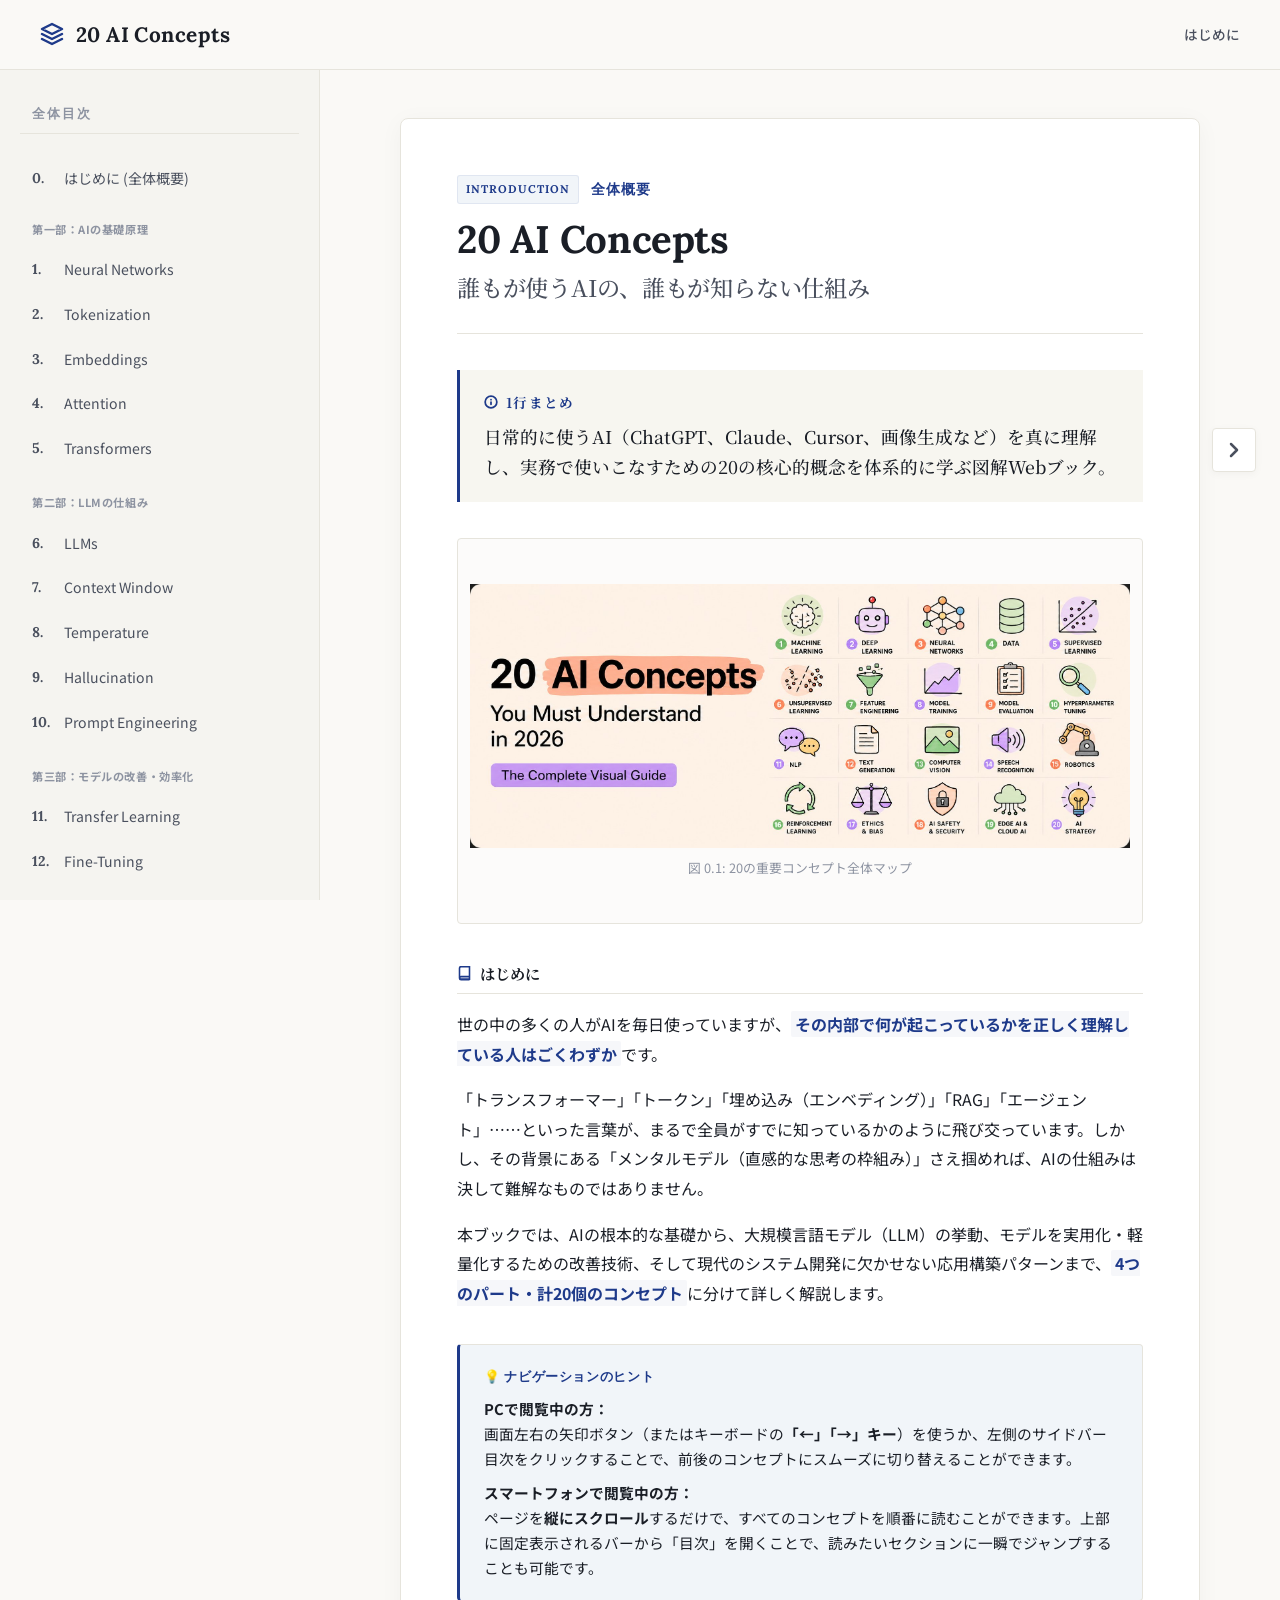
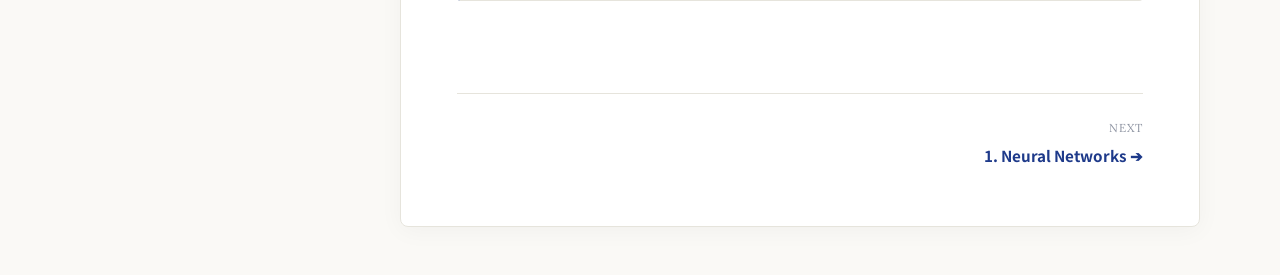
==== commit ebb7a923: "feat: refine design to editorial style and add card navigation" ====
--- a/index.html
+++ b/index.html
@@ -43,28 +43,28 @@
         <button><span class="toc-num">0.</span> はじめに (全体概要)</button>
       </li>
       
-      <li style="font-size: 0.75rem; color: var(--text-muted); margin-top: 1rem; margin-bottom: 0.25rem; font-weight:700; letter-spacing:0.05em;">PART 1: AIの基礎原理</li>
+      <li style="font-size: 0.75rem; color: var(--text-muted); margin-top: 1rem; margin-bottom: 0.25rem; font-weight:700; letter-spacing:0.05em;">第一部：AIの基礎原理</li>
       <li class="toc-item" data-index="1"><button><span class="toc-num">1.</span> Neural Networks</button></li>
       <li class="toc-item" data-index="2"><button><span class="toc-num">2.</span> Tokenization</button></li>
       <li class="toc-item" data-index="3"><button><span class="toc-num">3.</span> Embeddings</button></li>
       <li class="toc-item" data-index="4"><button><span class="toc-num">4.</span> Attention</button></li>
       <li class="toc-item" data-index="5"><button><span class="toc-num">5.</span> Transformers</button></li>
       
-      <li style="font-size: 0.75rem; color: var(--text-muted); margin-top: 1rem; margin-bottom: 0.25rem; font-weight:700; letter-spacing:0.05em;">PART 2: LLMの仕組み</li>
+      <li style="font-size: 0.75rem; color: var(--text-muted); margin-top: 1rem; margin-bottom: 0.25rem; font-weight:700; letter-spacing:0.05em;">第二部：LLMの仕組み</li>
       <li class="toc-item" data-index="6"><button><span class="toc-num">6.</span> LLMs</button></li>
       <li class="toc-item" data-index="7"><button><span class="toc-num">7.</span> Context Window</button></li>
       <li class="toc-item" data-index="8"><button><span class="toc-num">8.</span> Temperature</button></li>
       <li class="toc-item" data-index="9"><button><span class="toc-num">9.</span> Hallucination</button></li>
       <li class="toc-item" data-index="10"><button><span class="toc-num">10.</span> Prompt Engineering</button></li>
 
-      <li style="font-size: 0.75rem; color: var(--text-muted); margin-top: 1rem; margin-bottom: 0.25rem; font-weight:700; letter-spacing:0.05em;">PART 3: モデルの改善・効率化</li>
+      <li style="font-size: 0.75rem; color: var(--text-muted); margin-top: 1rem; margin-bottom: 0.25rem; font-weight:700; letter-spacing:0.05em;">第三部：モデルの改善・効率化</li>
       <li class="toc-item" data-index="11"><button><span class="toc-num">11.</span> Transfer Learning</button></li>
       <li class="toc-item" data-index="12"><button><span class="toc-num">12.</span> Fine-Tuning</button></li>
       <li class="toc-item" data-index="13"><button><span class="toc-num">13.</span> RLHF</button></li>
       <li class="toc-item" data-index="14"><button><span class="toc-num">14.</span> LoRA</button></li>
       <li class="toc-item" data-index="15"><button><span class="toc-num">15.</span> Quantization</button></li>
 
-      <li style="font-size: 0.75rem; color: var(--text-muted); margin-top: 1rem; margin-bottom: 0.25rem; font-weight:700; letter-spacing:0.05em;">PART 4: 実践的なシステム構築</li>
+      <li style="font-size: 0.75rem; color: var(--text-muted); margin-top: 1rem; margin-bottom: 0.25rem; font-weight:700; letter-spacing:0.05em;">第四部：実践的なシステム構築</li>
       <li class="toc-item" data-index="16"><button><span class="toc-num">16.</span> RAG</button></li>
       <li class="toc-item" data-index="17"><button><span class="toc-num">17.</span> Vector Databases</button></li>
       <li class="toc-item" data-index="18"><button><span class="toc-num">18.</span> AI Agents</button></li>
@@ -83,28 +83,28 @@
         <li class="toc-item active" data-index="0">
           <button><span class="toc-num">0.</span> はじめに (全体概要)</button>
         </li>
-        <li style="font-size: 0.7rem; color: var(--text-muted); margin-top: 1rem; margin-bottom: 0.35rem; font-weight:700; letter-spacing:0.05em; padding-left: 0.75rem;">PART 1: AIの基礎原理</li>
+        <li style="font-size: 0.7rem; color: var(--text-muted); margin-top: 1rem; margin-bottom: 0.35rem; font-weight:700; letter-spacing:0.05em; padding-left: 0.75rem;">第一部：AIの基礎原理</li>
         <li class="toc-item" data-index="1"><button><span class="toc-num">1.</span> Neural Networks</button></li>
         <li class="toc-item" data-index="2"><button><span class="toc-num">2.</span> Tokenization</button></li>
         <li class="toc-item" data-index="3"><button><span class="toc-num">3.</span> Embeddings</button></li>
         <li class="toc-item" data-index="4"><button><span class="toc-num">4.</span> Attention</button></li>
         <li class="toc-item" data-index="5"><button><span class="toc-num">5.</span> Transformers</button></li>
         
-        <li style="font-size: 0.7rem; color: var(--text-muted); margin-top: 1.25rem; margin-bottom: 0.35rem; font-weight:700; letter-spacing:0.05em; padding-left: 0.75rem;">PART 2: LLMの仕組み</li>
+        <li style="font-size: 0.7rem; color: var(--text-muted); margin-top: 1.25rem; margin-bottom: 0.35rem; font-weight:700; letter-spacing:0.05em; padding-left: 0.75rem;">第二部：LLMの仕組み</li>
         <li class="toc-item" data-index="6"><button><span class="toc-num">6.</span> LLMs</button></li>
         <li class="toc-item" data-index="7"><button><span class="toc-num">7.</span> Context Window</button></li>
         <li class="toc-item" data-index="8"><button><span class="toc-num">8.</span> Temperature</button></li>
         <li class="toc-item" data-index="9"><button><span class="toc-num">9.</span> Hallucination</button></li>
         <li class="toc-item" data-index="10"><button><span class="toc-num">10.</span> Prompt Engineering</button></li>
 
-        <li style="font-size: 0.7rem; color: var(--text-muted); margin-top: 1.25rem; margin-bottom: 0.35rem; font-weight:700; letter-spacing:0.05em; padding-left: 0.75rem;">PART 3: モデルの改善・効率化</li>
+        <li style="font-size: 0.7rem; color: var(--text-muted); margin-top: 1.25rem; margin-bottom: 0.35rem; font-weight:700; letter-spacing:0.05em; padding-left: 0.75rem;">第三部：モデルの改善・効率化</li>
         <li class="toc-item" data-index="11"><button><span class="toc-num">11.</span> Transfer Learning</button></li>
         <li class="toc-item" data-index="12"><button><span class="toc-num">12.</span> Fine-Tuning</button></li>
         <li class="toc-item" data-index="13"><button><span class="toc-num">13.</span> RLHF</button></li>
         <li class="toc-item" data-index="14"><button><span class="toc-num">14.</span> LoRA</button></li>
         <li class="toc-item" data-index="15"><button><span class="toc-num">15.</span> Quantization</button></li>
 
-        <li style="font-size: 0.7rem; color: var(--text-muted); margin-top: 1.25rem; margin-bottom: 0.35rem; font-weight:700; letter-spacing:0.05em; padding-left: 0.75rem;">PART 4: 実践的なシステム構築</li>
+        <li style="font-size: 0.7rem; color: var(--text-muted); margin-top: 1.25rem; margin-bottom: 0.35rem; font-weight:700; letter-spacing:0.05em; padding-left: 0.75rem;">第四部：実践的なシステム構築</li>
         <li class="toc-item" data-index="16"><button><span class="toc-num">16.</span> RAG</button></li>
         <li class="toc-item" data-index="17"><button><span class="toc-num">17.</span> Vector Databases</button></li>
         <li class="toc-item" data-index="18"><button><span class="toc-num">18.</span> AI Agents</button></li>
@@ -140,6 +140,8 @@
 
           <div class="concept-image-container">
             <img src="./20_AI_Concepts_files/HI5-xP8aIAAL0YM" alt="AI Concepts Header" class="concept-image">
+          
+            <div class="image-caption">図 0.1: 20の重要コンセプト全体マップ</div>
           </div>
 
           <div class="card-section">
@@ -165,13 +167,25 @@
               </p>
             </div>
           </div>
+
+          <!-- Inline Footer Navigation -->
+          <div class="card-footer-nav">
+            <div class="footer-nav-item prev" data-target="-1" style="visibility: hidden;">
+              <span class="footer-nav-label">PREVIOUS</span>
+              <span class="footer-nav-title">⇠ </span>
+            </div>
+            <div class="footer-nav-item next" data-target="1" style="visibility: visible;">
+              <span class="footer-nav-label">NEXT</span>
+              <span class="footer-nav-title">1. Neural Networks ➔</span>
+            </div>
+          </div>
         </section>
 
         <!-- CONCEPT 1 -->
         <section class="concept-card" id="concept-1">
           <div class="card-header">
             <div class="concept-meta">
-              <span class="concept-part">PART 1: HOW AI ACTUALLY WORKS</span>
+              <span class="concept-part">第一部：AIの基礎原理</span>
               <span>Concept 1</span>
             </div>
             <h1 class="concept-title-en">Neural Networks</h1>
@@ -180,6 +194,8 @@
 
           <div class="concept-image-container">
             <img src="./20_AI_Concepts_files/HI58qtEbUAAyrSy" alt="Neural Networks" class="concept-image">
+          
+            <div class="image-caption">図 1.1: ニューラルネットワークの多層構造と学習プロセス</div>
           </div>
 
           <div class="summary-box">
@@ -219,13 +235,25 @@
               「人間の脳を模した」と言われますが、AIが<strong>人間と同じように「意識」や「感情」を持って思考しているわけではありません</strong>。実際には、数千億回以上の単純な掛け算・足し算をものすごいスピードで処理している、極めて高度な「数学の塊」です。
             </div>
           </div>
+
+          <!-- Inline Footer Navigation -->
+          <div class="card-footer-nav">
+            <div class="footer-nav-item prev" data-target="0" style="visibility: visible;">
+              <span class="footer-nav-label">PREVIOUS</span>
+              <span class="footer-nav-title">⇠ 0. はじめに</span>
+            </div>
+            <div class="footer-nav-item next" data-target="2" style="visibility: visible;">
+              <span class="footer-nav-label">NEXT</span>
+              <span class="footer-nav-title">2. Tokenization ➔</span>
+            </div>
+          </div>
         </section>
 
         <!-- CONCEPT 2 -->
         <section class="concept-card" id="concept-2">
           <div class="card-header">
             <div class="concept-meta">
-              <span class="concept-part">PART 1: HOW AI ACTUALLY WORKS</span>
+              <span class="concept-part">第一部：AIの基礎原理</span>
               <span>Concept 2</span>
             </div>
             <h1 class="concept-title-en">Tokenization</h1>
@@ -234,6 +262,8 @@
 
           <div class="concept-image-container">
             <img src="./20_AI_Concepts_files/HI59HOVbkAA2OOE" alt="Tokenization" class="concept-image">
+          
+            <div class="image-caption">図 2.1: テキストをトークン（部分単語）に分割するプロセス</div>
           </div>
 
           <div class="summary-box">
@@ -279,13 +309,25 @@
               「1トークン ＝ 1文字」や「1トークン ＝ 1単語」では<strong>ありません</strong>。特に日本語や絵文字などは、アルファベットの英語に比べて1文字で複数のトークンを消費することが多く、これがAPIの料金（トークン単位課金）が高くなる原因や、長文の読み込み制限に早く達してしまう要因になります。
             </div>
           </div>
+
+          <!-- Inline Footer Navigation -->
+          <div class="card-footer-nav">
+            <div class="footer-nav-item prev" data-target="1" style="visibility: visible;">
+              <span class="footer-nav-label">PREVIOUS</span>
+              <span class="footer-nav-title">⇠ 1. Neural Networks</span>
+            </div>
+            <div class="footer-nav-item next" data-target="3" style="visibility: visible;">
+              <span class="footer-nav-label">NEXT</span>
+              <span class="footer-nav-title">3. Embeddings ➔</span>
+            </div>
+          </div>
         </section>
 
         <!-- CONCEPT 3 -->
         <section class="concept-card" id="concept-3">
           <div class="card-header">
             <div class="concept-meta">
-              <span class="concept-part">PART 1: HOW AI ACTUALLY WORKS</span>
+              <span class="concept-part">第一部：AIの基礎原理</span>
               <span>Concept 3</span>
             </div>
             <h1 class="concept-title-en">Embeddings</h1>
@@ -294,6 +336,8 @@
 
           <div class="concept-image-container">
             <img src="./20_AI_Concepts_files/HI59_uXa0AAxbxR" alt="Embeddings" class="concept-image">
+          
+            <div class="image-caption">図 3.1: 意味の近さを多次元空間の座標で表す埋め込み表現</div>
           </div>
 
           <div class="summary-box">
@@ -339,13 +383,25 @@
               埋め込みベクトルは、言葉の辞書的な定義を完全に暗記しているわけではありません。あくまで「他の言葉とどのような文脈で一緒に使われやすいか」という<strong>統計的な位置関係</strong>を示しているに過ぎないため、文脈を考慮しない単体としての細かい事実関係の把握はこれだけでは困難です。
             </div>
           </div>
+
+          <!-- Inline Footer Navigation -->
+          <div class="card-footer-nav">
+            <div class="footer-nav-item prev" data-target="2" style="visibility: visible;">
+              <span class="footer-nav-label">PREVIOUS</span>
+              <span class="footer-nav-title">⇠ 2. Tokenization</span>
+            </div>
+            <div class="footer-nav-item next" data-target="4" style="visibility: visible;">
+              <span class="footer-nav-label">NEXT</span>
+              <span class="footer-nav-title">4. Attention ➔</span>
+            </div>
+          </div>
         </section>
 
         <!-- CONCEPT 4 -->
         <section class="concept-card" id="concept-4">
           <div class="card-header">
             <div class="concept-meta">
-              <span class="concept-part">PART 1: HOW AI ACTUALLY WORKS</span>
+              <span class="concept-part">第一部：AIの基礎原理</span>
               <span>Concept 4</span>
             </div>
             <h1 class="concept-title-en">Attention</h1>
@@ -354,6 +410,8 @@
 
           <div class="concept-image-container">
             <img src="./20_AI_Concepts_files/HI5-MFQaIAAhdVj" alt="Attention" class="concept-image">
+          
+            <div class="image-caption">図 4.1: 単語同士の関連度を動的に計算するアテンション機構</div>
           </div>
 
           <div class="summary-box">
@@ -399,13 +457,25 @@
               アテンションは文中の全単語同士のつながりを網羅的に計算するため、<strong>文字数が多くなると計算量が劇的（文字数の2乗）に増えてしまいます</strong>。そのため、一度に大量のテキストを入力すると、コンピュータに非常に大きな処理負荷がかかるという制約があります。
             </div>
           </div>
+
+          <!-- Inline Footer Navigation -->
+          <div class="card-footer-nav">
+            <div class="footer-nav-item prev" data-target="3" style="visibility: visible;">
+              <span class="footer-nav-label">PREVIOUS</span>
+              <span class="footer-nav-title">⇠ 3. Embeddings</span>
+            </div>
+            <div class="footer-nav-item next" data-target="5" style="visibility: visible;">
+              <span class="footer-nav-label">NEXT</span>
+              <span class="footer-nav-title">5. Transformers ➔</span>
+            </div>
+          </div>
         </section>
 
         <!-- CONCEPT 5 -->
         <section class="concept-card" id="concept-5">
           <div class="card-header">
             <div class="concept-meta">
-              <span class="concept-part">PART 1: HOW AI ACTUALLY WORKS</span>
+              <span class="concept-part">第一部：AIの基礎原理</span>
               <span>Concept 5</span>
             </div>
             <h1 class="concept-title-en">Transformers</h1>
@@ -414,6 +484,8 @@
 
           <div class="concept-image-container">
             <img src="./20_AI_Concepts_files/HI5-gFjbIAA8m31" alt="Transformers" class="concept-image">
+          
+            <div class="image-caption">図 5.1: アテンションによる並列処理を行うトランスフォーマーの仕組み</div>
           </div>
 
           <div class="summary-box">
@@ -460,13 +532,25 @@
               トランスフォーマーは「文章（テキスト）」の処理専用に開発されたものですが、その並列処理性能が優秀すぎるため、現在では<strong>画像（Vision Transformer）、音声、動画、さらにはタンパク質構造の予測など</strong>、テキスト以外のあらゆるデジタルデータの処理にも共通して使われています。
             </div>
           </div>
+
+          <!-- Inline Footer Navigation -->
+          <div class="card-footer-nav">
+            <div class="footer-nav-item prev" data-target="4" style="visibility: visible;">
+              <span class="footer-nav-label">PREVIOUS</span>
+              <span class="footer-nav-title">⇠ 4. Attention</span>
+            </div>
+            <div class="footer-nav-item next" data-target="6" style="visibility: visible;">
+              <span class="footer-nav-label">NEXT</span>
+              <span class="footer-nav-title">6. LLMs ➔</span>
+            </div>
+          </div>
         </section>
 
         <!-- CONCEPT 6 -->
         <section class="concept-card" id="concept-6">
           <div class="card-header">
             <div class="concept-meta">
-              <span class="concept-part">PART 2: HOW LLMs WORK</span>
+              <span class="concept-part">第二部：LLMの仕組み</span>
               <span>Concept 6</span>
             </div>
             <h1 class="concept-title-en">LLMs</h1>
@@ -475,6 +559,8 @@
 
           <div class="concept-image-container">
             <img src="./20_AI_Concepts_files/HI5_RfabEAAk_-s" alt="LLMs" class="concept-image">
+          
+            <div class="image-caption">図 6.1: 大規模データ学習による創発能力の獲得</div>
           </div>
 
           <div class="summary-box">
@@ -514,13 +600,25 @@
               LLMは<strong>「真実を格納したデータベース」ではありません</strong>。AIは「事実として正しいか」を調べて答えているのではなく、あくまで「文脈的・統計的につながる確率が最も高い単語」を計算して出力しているだけです。そのため、真面目な顔をして全くのデタラメを語るハルシネーションが発生します。
             </div>
           </div>
+
+          <!-- Inline Footer Navigation -->
+          <div class="card-footer-nav">
+            <div class="footer-nav-item prev" data-target="5" style="visibility: visible;">
+              <span class="footer-nav-label">PREVIOUS</span>
+              <span class="footer-nav-title">⇠ 5. Transformers</span>
+            </div>
+            <div class="footer-nav-item next" data-target="7" style="visibility: visible;">
+              <span class="footer-nav-label">NEXT</span>
+              <span class="footer-nav-title">7. Context Window ➔</span>
+            </div>
+          </div>
         </section>
 
         <!-- CONCEPT 7 -->
         <section class="concept-card" id="concept-7">
           <div class="card-header">
             <div class="concept-meta">
-              <span class="concept-part">PART 2: HOW LLMs WORK</span>
+              <span class="concept-part">第二部：LLMの仕組み</span>
               <span>Concept 7</span>
             </div>
             <h1 class="concept-title-en">Context Window</h1>
@@ -529,6 +627,8 @@
 
           <div class="concept-image-container">
             <img src="./20_AI_Concepts_files/HI5_WSCbgAAkyZK" alt="Context Window" class="concept-image">
+          
+            <div class="image-caption">図 7.1: コンテキストウィンドウの拡大と中だるみ（Lost in the Middle）現象</div>
           </div>
 
           <div class="summary-box">
@@ -575,13 +675,25 @@
               「メモリの上限が大きいから、すべてをプロンプトに詰め込んで送信すれば完璧だ」と考えるのは危険です。処理するトークン数が増えるほど応答速度（レイテンシ）は遅くなり、料金も高くなります。さらにLost in the Middleを回避するためにも、<strong>本当に重要な指示は入力の「最初」か「最後」に強調して書く</strong>のが良いプロンプトの鉄則です。
             </div>
           </div>
+
+          <!-- Inline Footer Navigation -->
+          <div class="card-footer-nav">
+            <div class="footer-nav-item prev" data-target="6" style="visibility: visible;">
+              <span class="footer-nav-label">PREVIOUS</span>
+              <span class="footer-nav-title">⇠ 6. LLMs</span>
+            </div>
+            <div class="footer-nav-item next" data-target="8" style="visibility: visible;">
+              <span class="footer-nav-label">NEXT</span>
+              <span class="footer-nav-title">8. Temperature ➔</span>
+            </div>
+          </div>
         </section>
 
         <!-- CONCEPT 8 -->
         <section class="concept-card" id="concept-8">
           <div class="card-header">
             <div class="concept-meta">
-              <span class="concept-part">PART 2: HOW LLMs WORK</span>
+              <span class="concept-part">第二部：LLMの仕組み</span>
               <span>Concept 8</span>
             </div>
             <h1 class="concept-title-en">Temperature</h1>
@@ -590,6 +702,8 @@
 
           <div class="concept-image-container">
             <img src="./20_AI_Concepts_files/HI5__bjbEAAiFI4" alt="Temperature" class="concept-image">
+          
+            <div class="image-caption">図 8.1: 温調パラメータ（Temperature）による確率分布の変化</div>
           </div>
 
           <div class="summary-box">
@@ -639,13 +753,25 @@
               用途に合わせて使い分けることが重要です。プログラミングのコード生成、データの抽出、長文の正確な要約など、<strong>「事実や正確性が極めて重要なタスク」では必ず温度を「0」またはそれに極めて近い値にする</strong>必要があります。一方、小説の執筆や新規事業のアイデアブレストなどでは、温度を「0.7〜1.0」程度に設定するのが効果的です。
             </div>
           </div>
+
+          <!-- Inline Footer Navigation -->
+          <div class="card-footer-nav">
+            <div class="footer-nav-item prev" data-target="7" style="visibility: visible;">
+              <span class="footer-nav-label">PREVIOUS</span>
+              <span class="footer-nav-title">⇠ 7. Context Window</span>
+            </div>
+            <div class="footer-nav-item next" data-target="9" style="visibility: visible;">
+              <span class="footer-nav-label">NEXT</span>
+              <span class="footer-nav-title">9. Hallucination ➔</span>
+            </div>
+          </div>
         </section>
 
         <!-- CONCEPT 9 -->
         <section class="concept-card" id="concept-9">
           <div class="card-header">
             <div class="concept-meta">
-              <span class="concept-part">PART 2: HOW LLMs WORK</span>
+              <span class="concept-part">第二部：LLMの仕組み</span>
               <span>Concept 9</span>
             </div>
             <h1 class="concept-title-en">Hallucination</h1>
@@ -654,6 +780,8 @@
 
           <div class="concept-image-container">
             <img src="./20_AI_Concepts_files/HI6ADWQaIAAw9Lq" alt="Hallucination" class="concept-image">
+          
+            <div class="image-caption">図 9.1: 確率的な推論が生み出すハルシネーション（幻覚）のメカニズム</div>
           </div>
 
           <div class="summary-box">
@@ -699,13 +827,25 @@
               ハルシネーションはAIの「一時的なバグ」ではありません。確率に基づいて言葉を繋ぐという<strong>LLMの根本的な仕組みそのものに起因する限界</strong>です。そのため、プロンプトの工夫だけで完全にゼロにすることは不可能です。事実確認が必要な重要な決定を下す際には、必ず人間が一次情報を検索してクロスチェックするか、RAG（Concept 16）のような外部データを参照させるシステム設計が必要です。
             </div>
           </div>
+
+          <!-- Inline Footer Navigation -->
+          <div class="card-footer-nav">
+            <div class="footer-nav-item prev" data-target="8" style="visibility: visible;">
+              <span class="footer-nav-label">PREVIOUS</span>
+              <span class="footer-nav-title">⇠ 8. Temperature</span>
+            </div>
+            <div class="footer-nav-item next" data-target="10" style="visibility: visible;">
+              <span class="footer-nav-label">NEXT</span>
+              <span class="footer-nav-title">10. Prompt Engineering ➔</span>
+            </div>
+          </div>
         </section>
 
         <!-- CONCEPT 10 -->
         <section class="concept-card" id="concept-10">
           <div class="card-header">
             <div class="concept-meta">
-              <span class="concept-part">PART 2: HOW LLMs WORK</span>
+              <span class="concept-part">第二部：LLMの仕組み</span>
               <span>Concept 10</span>
             </div>
             <h1 class="concept-title-en">Prompt Engineering</h1>
@@ -714,6 +854,8 @@
 
           <div class="concept-image-container">
             <img src="./20_AI_Concepts_files/HI6Ao2basAAz7NR" alt="Prompt Engineering" class="concept-image">
+          
+            <div class="image-caption">図 10.1: プロンプトエンジニアリングによる出力制御の最適化</div>
           </div>
 
           <div class="summary-box">
@@ -765,13 +907,25 @@
               プロンプトエンジニアリングは非常に強力ですが、<strong>AI自体の根本的な知識不足やロジックの限界（頭の良さ）を超えさせることはできません</strong>。また、AIモデルのアップデートによって最適な書き方のルール（ハック）が変わることもあるため、過度なトリッキーな書き方に頼るより、論理的で明確な文章で指示を書く基本が最も長持ちします。
             </div>
           </div>
+
+          <!-- Inline Footer Navigation -->
+          <div class="card-footer-nav">
+            <div class="footer-nav-item prev" data-target="9" style="visibility: visible;">
+              <span class="footer-nav-label">PREVIOUS</span>
+              <span class="footer-nav-title">⇠ 9. Hallucination</span>
+            </div>
+            <div class="footer-nav-item next" data-target="11" style="visibility: visible;">
+              <span class="footer-nav-label">NEXT</span>
+              <span class="footer-nav-title">11. Transfer Learning ➔</span>
+            </div>
+          </div>
         </section>
 
         <!-- CONCEPT 11 -->
         <section class="concept-card" id="concept-11">
           <div class="card-header">
             <div class="concept-meta">
-              <span class="concept-part">PART 3: HOW AI MODELS IMPROVE</span>
+              <span class="concept-part">第三部：モデルの改善・効率化</span>
               <span>Concept 11</span>
             </div>
             <h1 class="concept-title-en">Transfer Learning</h1>
@@ -780,6 +934,8 @@
 
           <div class="concept-image-container">
             <img src="./20_AI_Concepts_files/HI6AsOtbUAADs6f" alt="Transfer Learning" class="concept-image">
+          
+            <div class="image-caption">図 11.1: 事前学習モデルから下流タスクへの転移学習</div>
           </div>
 
           <div class="summary-box">
@@ -819,13 +975,25 @@
               元の基盤モデルが持っている能力があまりにも低かったり、新しいタスクとの乖離が激しすぎたりする場合、うまく知識が機能しないか、かえって性能が悪化する<strong>「負の転移（Negative Transfer）」</strong>と呼ばれる現象が起こることがあります。ベースとなるモデル選びが成否を分けます。
             </div>
           </div>
+
+          <!-- Inline Footer Navigation -->
+          <div class="card-footer-nav">
+            <div class="footer-nav-item prev" data-target="10" style="visibility: visible;">
+              <span class="footer-nav-label">PREVIOUS</span>
+              <span class="footer-nav-title">⇠ 10. Prompt Engineering</span>
+            </div>
+            <div class="footer-nav-item next" data-target="12" style="visibility: visible;">
+              <span class="footer-nav-label">NEXT</span>
+              <span class="footer-nav-title">12. Fine-Tuning ➔</span>
+            </div>
+          </div>
         </section>
 
         <!-- CONCEPT 12 -->
         <section class="concept-card" id="concept-12">
           <div class="card-header">
             <div class="concept-meta">
-              <span class="concept-part">PART 3: HOW AI MODELS IMPROVE</span>
+              <span class="concept-part">第三部：モデルの改善・効率化</span>
               <span>Concept 12</span>
             </div>
             <h1 class="concept-title-en">Fine-Tuning</h1>
@@ -834,6 +1002,8 @@
 
           <div class="concept-image-container">
             <img src="./20_AI_Concepts_files/HI6BN8BasAAKI92" alt="Fine-Tuning" class="concept-image">
+          
+            <div class="image-caption">図 12.1: 特定タスク向けに重みを微調整するファインチューニング</div>
           </div>
 
           <div class="summary-box">
@@ -880,13 +1050,25 @@
               プロンプトエンジニアリング（指示出し）との違いを理解しましょう。プロンプトは一時的な「カンペ」を毎回手渡すようなものですが、ファインチューニングは<strong>「AIの脳の接続構造（重みパラメータ）そのものを書き換えて記憶・行動パターンを永続的に改造する」</strong>ため、データの準備や時間、技術的な難易度が格段に上がります。
             </div>
           </div>
+
+          <!-- Inline Footer Navigation -->
+          <div class="card-footer-nav">
+            <div class="footer-nav-item prev" data-target="11" style="visibility: visible;">
+              <span class="footer-nav-label">PREVIOUS</span>
+              <span class="footer-nav-title">⇠ 11. Transfer Learning</span>
+            </div>
+            <div class="footer-nav-item next" data-target="13" style="visibility: visible;">
+              <span class="footer-nav-label">NEXT</span>
+              <span class="footer-nav-title">13. RLHF ➔</span>
+            </div>
+          </div>
         </section>
 
         <!-- CONCEPT 13 -->
         <section class="concept-card" id="concept-13">
           <div class="card-header">
             <div class="concept-meta">
-              <span class="concept-part">PART 3: HOW AI MODELS IMPROVE</span>
+              <span class="concept-part">第三部：モデルの改善・効率化</span>
               <span>Concept 13</span>
             </div>
             <h1 class="concept-title-en">RLHF</h1>
@@ -895,6 +1077,8 @@
 
           <div class="concept-image-container">
             <img src="./20_AI_Concepts_files/HI6BRuabsAAoRPd" alt="RLHF" class="concept-image">
+          
+            <div class="image-caption">図 13.1: 人間のフィードバックによる強化学習（RLHF）のサイクル</div>
           </div>
 
           <div class="summary-box">
@@ -942,13 +1126,25 @@
               RLHFは、回答の「情報の正しさ（ファクト）」を保証するものではありません。人間は<strong>「なんとなく説明が丁寧で、もっともらしく見える回答」を高く評価しがち</strong>であるため、RLHFを経た結果、AIが「さらに堂々と、美しい嘘を語る（＝ハルシネーションを巧妙に隠す）」という副作用が生じることも指摘されています。
             </div>
           </div>
+
+          <!-- Inline Footer Navigation -->
+          <div class="card-footer-nav">
+            <div class="footer-nav-item prev" data-target="12" style="visibility: visible;">
+              <span class="footer-nav-label">PREVIOUS</span>
+              <span class="footer-nav-title">⇠ 12. Fine-Tuning</span>
+            </div>
+            <div class="footer-nav-item next" data-target="14" style="visibility: visible;">
+              <span class="footer-nav-label">NEXT</span>
+              <span class="footer-nav-title">14. LoRA ➔</span>
+            </div>
+          </div>
         </section>
 
         <!-- CONCEPT 14 -->
         <section class="concept-card" id="concept-14">
           <div class="card-header">
             <div class="concept-meta">
-              <span class="concept-part">PART 3: HOW AI MODELS IMPROVE</span>
+              <span class="concept-part">第三部：モデルの改善・効率化</span>
               <span>Concept 14</span>
             </div>
             <h1 class="concept-title-en">LoRA</h1>
@@ -957,6 +1153,8 @@
 
           <div class="concept-image-container">
             <img src="./20_AI_Concepts_files/HI6ByXNagAIyuhC" alt="LoRA" class="concept-image">
+          
+            <div class="image-caption">図 14.1: 低ランク適応（LoRA）による効率的な追加学習</div>
           </div>
 
           <div class="summary-box">
@@ -1003,13 +1201,25 @@
               LoRAはあくまで「調整レイヤー」に過ぎないため、<strong>モデルの基礎的な推論能力そのものを底上げしたり、全く新しい外国語を一から理解させたりといった「大手術」には向いていません</strong>。それは事前学習の仕事であり、LoRAは特定の表現スタイルやニッチな知識パターンの適応に向いています。
             </div>
           </div>
+
+          <!-- Inline Footer Navigation -->
+          <div class="card-footer-nav">
+            <div class="footer-nav-item prev" data-target="13" style="visibility: visible;">
+              <span class="footer-nav-label">PREVIOUS</span>
+              <span class="footer-nav-title">⇠ 13. RLHF</span>
+            </div>
+            <div class="footer-nav-item next" data-target="15" style="visibility: visible;">
+              <span class="footer-nav-label">NEXT</span>
+              <span class="footer-nav-title">15. Quantization ➔</span>
+            </div>
+          </div>
         </section>
 
         <!-- CONCEPT 15 -->
         <section class="concept-card" id="concept-15">
           <div class="card-header">
             <div class="concept-meta">
-              <span class="concept-part">PART 3: HOW AI MODELS IMPROVE</span>
+              <span class="concept-part">第三部：モデルの改善・効率化</span>
               <span>Concept 15</span>
             </div>
             <h1 class="concept-title-en">Quantization</h1>
@@ -1018,6 +1228,8 @@
 
           <div class="concept-image-container">
             <img src="./20_AI_Concepts_files/HI6B1rebkAEEKST" alt="Quantization" class="concept-image">
+          
+            <div class="image-caption">図 15.1: モデル軽量化のための量子化（精度圧縮）</div>
           </div>
 
           <div class="summary-box">
@@ -1063,13 +1275,25 @@
               量子化をやりすぎると（例：2ビットや1ビットなどの極端な精度削減）、さすがにAIの回答品質は急激に劣化し、文脈が崩壊したり同じ単語を繰り返し出力し続けるバグが発生しやすくなります。現在のオープンソース界隈では、性能とサイズのバランスが最も優れている<strong>「4ビットまたは8ビット量子化」</strong>が最も広く愛用されています。
             </div>
           </div>
+
+          <!-- Inline Footer Navigation -->
+          <div class="card-footer-nav">
+            <div class="footer-nav-item prev" data-target="14" style="visibility: visible;">
+              <span class="footer-nav-label">PREVIOUS</span>
+              <span class="footer-nav-title">⇠ 14. LoRA</span>
+            </div>
+            <div class="footer-nav-item next" data-target="16" style="visibility: visible;">
+              <span class="footer-nav-label">NEXT</span>
+              <span class="footer-nav-title">16. RAG ➔</span>
+            </div>
+          </div>
         </section>
 
         <!-- CONCEPT 16 -->
         <section class="concept-card" id="concept-16">
           <div class="card-header">
             <div class="concept-meta">
-              <span class="concept-part">PART 4: HOW REAL AI SYSTEMS ARE BUILT</span>
+              <span class="concept-part">第四部：実践的なシステム構築</span>
               <span>Concept 16</span>
             </div>
             <h1 class="concept-title-en">RAG</h1>
@@ -1078,6 +1302,8 @@
 
           <div class="concept-image-container">
             <img src="./20_AI_Concepts_files/HI6CZ48awAA-XOY" alt="RAG" class="concept-image">
+          
+            <div class="image-caption">図 16.1: 外部データベースから情報を検索・補強するRAGシステム</div>
           </div>
 
           <div class="summary-box">
@@ -1125,13 +1351,25 @@
               RAGシステムの品質は、AIの賢さよりも、手前の<strong>「検索プログラムがいかに正確に関連書類を見つけてこれるか」</strong>という検索技術の精度に8割方依存します。検索が的外れなゴミ資料を拾ってきた場合、AIは渡されたゴミ資料を信じ込んでしまい、結果として間違った回答を出力することになります。
             </div>
           </div>
+
+          <!-- Inline Footer Navigation -->
+          <div class="card-footer-nav">
+            <div class="footer-nav-item prev" data-target="15" style="visibility: visible;">
+              <span class="footer-nav-label">PREVIOUS</span>
+              <span class="footer-nav-title">⇠ 15. Quantization</span>
+            </div>
+            <div class="footer-nav-item next" data-target="17" style="visibility: visible;">
+              <span class="footer-nav-label">NEXT</span>
+              <span class="footer-nav-title">17. Vector Databases ➔</span>
+            </div>
+          </div>
         </section>
 
         <!-- CONCEPT 17 -->
         <section class="concept-card" id="concept-17">
           <div class="card-header">
             <div class="concept-meta">
-              <span class="concept-part">PART 4: HOW REAL AI SYSTEMS ARE BUILT</span>
+              <span class="concept-part">第四部：実践的なシステム構築</span>
               <span>Concept 17</span>
             </div>
             <h1 class="concept-title-en">Vector Databases</h1>
@@ -1140,6 +1378,8 @@
 
           <div class="concept-image-container">
             <img src="./20_AI_Concepts_files/HI6CiY6b0AA4V5Q" alt="Vector Databases" class="concept-image">
+          
+            <div class="image-caption">図 17.1: 高速な意味探索を実現するベクトルデータベースの検索</div>
           </div>
 
           <div class="summary-box">
@@ -1191,13 +1431,25 @@
               ベクトルデータベースは、従来のデータベース（SQLやNoSQL）のように「IDが一致するもの」「10日以内に更新されたもの」「価格が1,000円以下のもの」といった<strong>厳密な条件指定だけでデータをきれいに取り出すのは本来苦手</strong>です。実務のRAGシステムでは、キーワード検索、フィルター条件、ベクトル検索を組み合わせた「ハイブリッド検索」が広く採用されています。
             </div>
           </div>
+
+          <!-- Inline Footer Navigation -->
+          <div class="card-footer-nav">
+            <div class="footer-nav-item prev" data-target="16" style="visibility: visible;">
+              <span class="footer-nav-label">PREVIOUS</span>
+              <span class="footer-nav-title">⇠ 16. RAG</span>
+            </div>
+            <div class="footer-nav-item next" data-target="18" style="visibility: visible;">
+              <span class="footer-nav-label">NEXT</span>
+              <span class="footer-nav-title">18. AI Agents ➔</span>
+            </div>
+          </div>
         </section>
 
         <!-- CONCEPT 18 -->
         <section class="concept-card" id="concept-18">
           <div class="card-header">
             <div class="concept-meta">
-              <span class="concept-part">PART 4: HOW REAL AI SYSTEMS ARE BUILT</span>
+              <span class="concept-part">第四部：実践的なシステム構築</span>
               <span>Concept 18</span>
             </div>
             <h1 class="concept-title-en">AI Agents</h1>
@@ -1206,6 +1458,8 @@
 
           <div class="concept-image-container">
             <img src="./20_AI_Concepts_files/HI6D0wRasAA2LCc" alt="AI Agents" class="concept-image">
+          
+            <div class="image-caption">図 18.1: 自律的なタスク分解と実行を繰り返すAIエージェント</div>
           </div>
 
           <div class="summary-box">
@@ -1260,13 +1514,25 @@
               自律的にループを回すため、<strong>AIがバグや思考のデッドロックに陥り、無限にAPIを叩き続けて数万円以上の高額な利用料金を請求されるリスク</strong>があります。また、誤ってデータベースの削除コマンドを実行してしまうような暴走を防ぐため、重要なステップ（ファイルのデプロイや決済など）では必ず人間の承認を挟む設計（Human-in-the-loop）が強く推奨されます。
             </div>
           </div>
+
+          <!-- Inline Footer Navigation -->
+          <div class="card-footer-nav">
+            <div class="footer-nav-item prev" data-target="17" style="visibility: visible;">
+              <span class="footer-nav-label">PREVIOUS</span>
+              <span class="footer-nav-title">⇠ 17. Vector Databases</span>
+            </div>
+            <div class="footer-nav-item next" data-target="19" style="visibility: visible;">
+              <span class="footer-nav-label">NEXT</span>
+              <span class="footer-nav-title">19. Chain of Thought ➔</span>
+            </div>
+          </div>
         </section>
 
         <!-- CONCEPT 19 -->
         <section class="concept-card" id="concept-19">
           <div class="card-header">
             <div class="concept-meta">
-              <span class="concept-part">PART 4: HOW REAL AI SYSTEMS ARE BUILT</span>
+              <span class="concept-part">第四部：実践的なシステム構築</span>
               <span>Concept 19</span>
             </div>
             <h1 class="concept-title-en">Chain of Thought</h1>
@@ -1275,6 +1541,8 @@
 
           <div class="concept-image-container">
             <img src="./20_AI_Concepts_files/HI6DwTbaYAAToyy" alt="Chain of Thought" class="concept-image">
+          
+            <div class="image-caption">図 19.1: 思考の過程（Chain of Thought）を出力させ精度を高めるアプローチ</div>
           </div>
 
           <div class="summary-box">
@@ -1326,13 +1594,25 @@
               CoTを使うと、AIは思考プロセスを長文で出力するため、<strong>回答に必要なトークン数が激増し、API料金が上がり、応答完了までの待ち時間（レイテンシ）も長くなります</strong>。そのため、「はい」か「いいえ」で即答できる単純な質問や、単語の翻訳タスクなどでCoTを使うのは、コストパフォーマンスの観点から非効率的です。
             </div>
           </div>
+
+          <!-- Inline Footer Navigation -->
+          <div class="card-footer-nav">
+            <div class="footer-nav-item prev" data-target="18" style="visibility: visible;">
+              <span class="footer-nav-label">PREVIOUS</span>
+              <span class="footer-nav-title">⇠ 18. AI Agents</span>
+            </div>
+            <div class="footer-nav-item next" data-target="20" style="visibility: visible;">
+              <span class="footer-nav-label">NEXT</span>
+              <span class="footer-nav-title">20. Diffusion Models ➔</span>
+            </div>
+          </div>
         </section>
 
         <!-- CONCEPT 20 -->
         <section class="concept-card" id="concept-20">
           <div class="card-header">
             <div class="concept-meta">
-              <span class="concept-part">PART 4: HOW REAL AI SYSTEMS ARE BUILT</span>
+              <span class="concept-part">第四部：実践的なシステム構築</span>
               <span>Concept 20</span>
             </div>
             <h1 class="concept-title-en">Diffusion Models</h1>
@@ -1341,6 +1621,8 @@
 
           <div class="concept-image-container">
             <img src="./20_AI_Concepts_files/HI6D5wDa8AAgUoW" alt="Diffusion Models" class="concept-image">
+          
+            <div class="image-caption">図 20.1: ノイズ除去プロセスを通じて画像を生成する拡散モデル</div>
           </div>
 
           <div class="summary-box">
@@ -1384,6 +1666,18 @@
             <span class="section-label">注意点・誤解</span>
             <div class="box-content">
               画像生成AIは、<strong>「ネット上の既存の画像をコラージュのように切り貼りして作っている」わけではありません</strong>。学習によって「絵の描き方のパターン（テクスチャや光の当たり方、物体の形状の確率分布）」を完全にマスターしており、生成時には一切の元画像を模倣せず、完全なノイズの砂嵐から「新しい画像を1からオリジナルで描き出して」います。
+            </div>
+          </div>
+
+          <!-- Inline Footer Navigation -->
+          <div class="card-footer-nav">
+            <div class="footer-nav-item prev" data-target="19" style="visibility: visible;">
+              <span class="footer-nav-label">PREVIOUS</span>
+              <span class="footer-nav-title">⇠ 19. Chain of Thought</span>
+            </div>
+            <div class="footer-nav-item next" data-target="21" style="visibility: hidden;">
+              <span class="footer-nav-label">NEXT</span>
+              <span class="footer-nav-title"> ➔</span>
             </div>
           </div>
         </section>
--- a/style.css
+++ b/style.css
@@ -1,37 +1,43 @@
-/* style.css - Premium Web Book Styling for 20 AI Concepts */
-
-/* Import Google Fonts */
-@import url('https://fonts.googleapis.com/css2?family=Noto+Sans+JP:wght@300;400;500;700&family=Outfit:wght@300;400;500;600;700;800&display=swap');
+/* style.css - Refined Editorial/Textbook Styling for 20 AI Concepts */
+
+/* Import Google Fonts - Lora (Serif for EN headings), Noto Serif JP (Serif for JP headings) */
+@import url('https://fonts.googleapis.com/css2?family=Lora:ital,wght@0,400;0,500;0,600;0,700;1,400&family=Noto+Serif+JP:wght@400;500;700&family=Noto+Sans+JP:wght@300;400;500;700&display=swap');
 
 :root {
-  /* Colors */
-  --bg-primary: #0b0f19;
-  --bg-secondary: #131b2e;
-  --bg-card: #1e293b;
-  --bg-card-hover: #24354f;
-  
-  --border-color: #334155;
-  --border-focus: #14b8a6;
-  
-  --text-primary: #f8fafc;
-  --text-secondary: #94a3b8;
-  --text-muted: #64748b;
-  
-  /* Accents */
-  --color-teal: #14b8a6;
-  --color-teal-glow: rgba(20, 184, 166, 0.15);
-  --color-amber: #f59e0b;
-  --color-amber-glow: rgba(245, 158, 11, 0.1);
-  --color-blue: #3b82f6;
-  --color-blue-glow: rgba(59, 130, 246, 0.1);
-  --color-emerald: #10b981;
-  --color-emerald-glow: rgba(16, 185, 129, 0.1);
+  /* Colors - Warm Editorial Light Theme */
+  --bg-primary: #faf9f6;        /* Warm off-white paper background */
+  --bg-secondary: #ffffff;      /* Pure white for cards */
+  --bg-sidebar: #f5f4f0;        /* Slightly darker warm tone for sidebar */
+  --bg-header: rgba(250, 249, 246, 0.92);
+  
+  --border-color: #e6e4dc;      /* Subtle paper-like separator */
+  --border-accent: #2d3748;     /* Editorial strong border */
+  
+  --text-primary: #1a1e26;      /* Deep charcoal ink */
+  --text-secondary: #4a505e;    /* Dark graphite grey */
+  --text-muted: #8d93a1;        /* Muted editorial grey */
+  
+  /* Ink Editorial Accents (Not glowing/neon) */
+  --color-ink-blue: #1e3a8a;    /* Rich fountain-pen blue */
+  --color-ink-blue-bg: #f1f5f9; /* Note background */
+  
+  --color-amber: #b45309;       /* Muted amber gold */
+  --color-amber-bg: #fffbeb;    /* Warning/Caution background */
+  
+  --color-emerald: #166534;     /* Deep forest green */
+  --color-emerald-bg: #f0fdf4;  /* Example background */
+
+  --color-red: #991b1b;         /* Bookmark crimson red */
+  --color-red-bg: #fef2f2;      
   
   /* Layout */
   --sidebar-width: 320px;
   --header-height: 70px;
-  --transition-speed: 0.3s;
-  --font-heading: 'Outfit', 'Noto Sans JP', sans-serif;
+  --transition-speed: 0.25s;
+  
+  /* Typography Pairs */
+  --font-heading-en: 'Lora', serif;
+  --font-heading-jp: 'Noto Serif JP', serif;
   --font-body: 'Noto Sans JP', sans-serif;
 }
 
@@ -51,15 +57,15 @@
   background-color: var(--bg-primary);
   color: var(--text-primary);
   font-family: var(--font-body);
-  line-height: 1.75;
+  line-height: 1.8;
   -webkit-font-smoothing: antialiased;
   overflow-x: hidden;
 }
 
-/* Custom Scrollbar */
+/* Custom Scrollbar - Editorial Book-edge style */
 ::-webkit-scrollbar {
-  width: 8px;
-  height: 8px;
+  width: 6px;
+  height: 6px;
 }
 
 ::-webkit-scrollbar-track {
@@ -68,18 +74,17 @@
 
 ::-webkit-scrollbar-thumb {
   background: var(--border-color);
-  border-radius: 4px;
+  border-radius: 3px;
 }
 
 ::-webkit-scrollbar-thumb:hover {
-  background: var(--color-teal);
+  background: var(--text-muted);
 }
 
 /* Typography elements */
 h1, h2, h3, h4 {
-  font-family: var(--font-heading);
-  font-weight: 700;
-  letter-spacing: -0.02em;
+  color: var(--text-primary);
+  letter-spacing: -0.01em;
 }
 
 a {
@@ -101,14 +106,14 @@
   left: 0;
   right: 0;
   height: var(--header-height);
-  background-color: rgba(11, 15, 25, 0.85);
+  background-color: var(--bg-header);
   backdrop-filter: blur(12px);
   border-bottom: 1px solid var(--border-color);
   z-index: 100;
   display: flex;
   align-items: center;
   justify-content: space-between;
-  padding: 0 2rem;
+  padding: 0 2.5rem;
 }
 
 .header-logo {
@@ -118,22 +123,25 @@
 }
 
 .header-logo svg {
-  color: var(--color-teal);
-  filter: drop-shadow(0 0 8px var(--color-teal));
+  color: var(--color-ink-blue);
 }
 
 .header-title {
-  font-size: 1.25rem;
-  font-weight: 800;
-  background: linear-gradient(135deg, #ffffff 0%, var(--text-secondary) 100%);
-  -webkit-background-clip: text;
-  -webkit-text-fill-color: transparent;
+  font-family: var(--font-heading-en);
+  font-size: 1.3rem;
+  font-weight: 700;
+  color: var(--text-primary);
+  letter-spacing: 0.02em;
 }
 
 .header-meta {
   display: flex;
   align-items: center;
   gap: 1.5rem;
+  font-family: var(--font-body);
+  font-size: 0.85rem;
+  font-weight: 500;
+  color: var(--text-secondary);
 }
 
 .header-progress-container {
@@ -141,15 +149,15 @@
   bottom: -1px;
   left: 0;
   width: 100%;
-  height: 3px;
+  height: 2px;
   background-color: transparent;
 }
 
 .header-progress-bar {
   height: 100%;
   width: 0%;
-  background: linear-gradient(90deg, var(--color-teal) 0%, var(--color-blue) 100%);
-  transition: width 0.3s ease;
+  background-color: var(--color-ink-blue);
+  transition: width var(--transition-speed) ease;
 }
 
 /* Sidebar ToC Styling */
@@ -159,21 +167,24 @@
   top: var(--header-height);
   bottom: 0;
   width: var(--sidebar-width);
-  background-color: var(--bg-secondary);
+  background-color: var(--bg-sidebar);
   border-right: 1px solid var(--border-color);
-  padding: 1.5rem 1rem;
+  padding: 2rem 1.25rem;
   overflow-y: auto;
   z-index: 90;
 }
 
 .sidebar-title {
-  font-size: 0.75rem;
+  font-family: var(--font-heading-en);
+  font-size: 0.8rem;
   text-transform: uppercase;
   color: var(--text-muted);
-  letter-spacing: 0.1em;
-  margin-bottom: 1rem;
+  letter-spacing: 0.15em;
+  margin-bottom: 1.5rem;
   padding-left: 0.75rem;
-  font-weight: 600;
+  font-weight: 700;
+  border-bottom: 1px solid var(--border-color);
+  padding-bottom: 0.5rem;
 }
 
 .toc-list {
@@ -190,10 +201,10 @@
   border: none;
   color: var(--text-secondary);
   padding: 0.65rem 0.75rem;
-  border-radius: 6px;
+  border-radius: 4px;
   cursor: pointer;
-  font-family: var(--font-heading);
-  font-size: 0.9rem;
+  font-family: var(--font-body);
+  font-size: 0.88rem;
   display: flex;
   align-items: center;
   gap: 0.5rem;
@@ -201,19 +212,21 @@
 }
 
 .toc-item button:hover {
-  background-color: rgba(255, 255, 255, 0.03);
+  background-color: rgba(0, 0, 0, 0.02);
   color: var(--text-primary);
 }
 
 .toc-item.active button {
-  background-color: var(--color-teal-glow);
-  color: var(--color-teal);
+  background-color: var(--bg-secondary);
+  color: var(--color-ink-blue);
   font-weight: 600;
-  border-left: 3px solid var(--color-teal);
+  border-left: 3px solid var(--color-ink-blue);
   padding-left: 0.55rem;
+  box-shadow: 0 2px 8px rgba(0, 0, 0, 0.04);
 }
 
 .toc-num {
+  font-family: var(--font-heading-en);
   font-weight: 700;
   min-width: 24px;
 }
@@ -222,30 +235,30 @@
 .app-viewer {
   flex: 1;
   margin-left: var(--sidebar-width);
-  padding: 2.5rem;
+  padding: 3rem 2.5rem;
   display: flex;
   justify-content: center;
   position: relative;
-  min-width: 0; /* Prevents flex children from stretching */
+  min-width: 0;
 }
 
 /* Concept Cards Container */
 .concept-cards-container {
   width: 100%;
-  max-width: 840px;
-}
-
-/* Concept Card General Style */
+  max-width: 800px;
+}
+
+/* Concept Card General Style - Textbook Page representation */
 .concept-card {
   background-color: var(--bg-secondary);
   border: 1px solid var(--border-color);
-  border-radius: 16px;
-  padding: 3rem;
-  box-shadow: 0 10px 30px rgba(0, 0, 0, 0.2);
-  display: none; /* Controlled by active class on PC */
+  border-radius: 8px;
+  padding: 3.5rem;
+  box-shadow: 0 4px 24px rgba(26, 30, 38, 0.04);
+  display: none;
   flex-direction: column;
-  gap: 2rem;
-  min-height: 600px;
+  gap: 2.25rem;
+  min-height: 650px;
 }
 
 .concept-card.active {
@@ -256,11 +269,11 @@
 @keyframes cardReveal {
   from {
     opacity: 0;
-    transform: translateY(15px) scale(0.98);
+    transform: translateY(8px);
   }
   to {
     opacity: 1;
-    transform: translateY(0) scale(1);
+    transform: translateY(0);
   }
 }
 
@@ -274,49 +287,55 @@
   display: flex;
   align-items: center;
   gap: 0.75rem;
-  color: var(--color-teal);
-  font-family: var(--font-heading);
-  font-weight: 700;
-  font-size: 0.95rem;
+  color: var(--color-ink-blue);
+  font-family: var(--font-heading-en);
+  font-weight: 600;
+  font-size: 0.85rem;
   text-transform: uppercase;
-  letter-spacing: 0.05em;
-  margin-bottom: 0.5rem;
+  letter-spacing: 0.08em;
+  margin-bottom: 0.75rem;
 }
 
 .concept-part {
-  background-color: rgba(20, 184, 166, 0.1);
-  padding: 0.2rem 0.6rem;
-  border-radius: 4px;
-  font-size: 0.75rem;
+  background-color: var(--color-ink-blue-bg);
+  border: 1px solid rgba(30, 58, 138, 0.08);
+  padding: 0.2rem 0.5rem;
+  border-radius: 3px;
+  font-size: 0.7rem;
+  font-weight: 700;
 }
 
 .concept-title-en {
-  font-size: 2.25rem;
-  color: var(--text-primary);
-  margin-bottom: 0.25rem;
-  font-weight: 800;
+  font-family: var(--font-heading-en);
+  font-size: 2.4rem;
+  color: var(--text-primary);
+  font-weight: 700;
+  line-height: 1.2;
 }
 
 .concept-title-jp {
-  font-size: 1.4rem;
+  font-family: var(--font-heading-jp);
+  font-size: 1.45rem;
   color: var(--text-secondary);
   font-weight: 500;
-}
-
-/* Highlighted summary box */
+  margin-top: 0.35rem;
+}
+
+/* 1行まとめ (Summary Box) - Editorial Abstract style */
 .summary-box {
-  background: linear-gradient(135deg, var(--color-teal-glow) 0%, rgba(20, 184, 166, 0.02) 100%);
-  border-left: 4px solid var(--color-teal);
-  border-radius: 0 12px 12px 0;
+  background-color: #f7f6f0;
+  border-left: 3px solid var(--color-ink-blue);
+  border-radius: 0;
   padding: 1.25rem 1.5rem;
 }
 
 .summary-title {
-  font-size: 0.8rem;
+  font-family: var(--font-heading-jp);
+  font-size: 0.85rem;
   text-transform: uppercase;
-  color: var(--color-teal);
-  font-weight: 700;
-  letter-spacing: 0.15em;
+  color: var(--color-ink-blue);
+  font-weight: 700;
+  letter-spacing: 0.1em;
   margin-bottom: 0.5rem;
   display: flex;
   align-items: center;
@@ -324,24 +343,27 @@
 }
 
 .summary-text {
-  font-size: 1.15rem;
-  font-weight: 600;
-  color: var(--text-primary);
-  line-height: 1.6;
+  font-family: var(--font-heading-jp);
+  font-size: 1.1rem;
+  font-weight: 500;
+  color: var(--text-primary);
+  line-height: 1.7;
 }
 
 /* Concept Image Container */
 .concept-image-container {
   width: 100%;
-  border-radius: 12px;
+  border-radius: 4px;
   overflow: hidden;
-  background-color: #1a2035;
+  background-color: #fcfbfa;
   border: 1px solid var(--border-color);
   display: flex;
+  flex-direction: column;
   justify-content: center;
   align-items: center;
   position: relative;
   aspect-ratio: 16 / 9;
+  padding: 0.75rem;
 }
 
 .concept-image {
@@ -350,6 +372,15 @@
   object-fit: contain;
 }
 
+.image-caption {
+  font-family: var(--font-body);
+  font-size: 0.8rem;
+  color: var(--text-muted);
+  text-align: center;
+  margin-top: 0.5rem;
+  width: 100%;
+}
+
 /* Card Sections */
 .card-section {
   display: flex;
@@ -358,26 +389,29 @@
 }
 
 .section-label {
-  font-size: 0.9rem;
-  font-weight: 700;
-  color: var(--text-muted);
-  text-transform: uppercase;
-  letter-spacing: 0.1em;
+  font-family: var(--font-heading-jp);
+  font-size: 0.95rem;
+  font-weight: 700;
+  color: var(--text-primary);
   display: flex;
   align-items: center;
   gap: 0.5rem;
+  border-bottom: 1px solid var(--border-color);
+  padding-bottom: 0.35rem;
   margin-bottom: 0.25rem;
 }
 
 .section-label svg {
-  width: 16px;
-  height: 16px;
+  width: 15px;
+  height: 15px;
+  color: var(--color-ink-blue);
 }
 
 .detailed-text {
-  font-size: 1.05rem;
-  color: var(--text-primary);
-  line-height: 1.8;
+  font-family: var(--font-body);
+  font-size: 1rem;
+  color: var(--text-primary);
+  line-height: 1.85;
 }
 
 .detailed-text p {
@@ -389,33 +423,47 @@
 }
 
 .detailed-text strong {
-  color: var(--color-teal);
-  font-weight: 600;
-}
-
-/* Specialized boxes */
+  color: var(--color-ink-blue);
+  font-weight: 700;
+  background-color: rgba(30, 58, 138, 0.04);
+  padding: 0.05rem 0.25rem;
+  border-radius: 2px;
+}
+
+/* Specialized boxes (Note, Example, Caution) */
 .info-box {
   background-color: var(--bg-primary);
   border: 1px solid var(--border-color);
-  border-radius: 10px;
+  border-radius: 4px;
   padding: 1.25rem 1.5rem;
   display: flex;
   flex-direction: column;
   gap: 0.5rem;
 }
 
+.info-box .section-label {
+  border: none;
+  padding: 0;
+  margin: 0;
+  font-family: var(--font-heading-en);
+  font-size: 0.8rem;
+  font-weight: 700;
+  letter-spacing: 0.05em;
+  text-transform: uppercase;
+}
+
 .info-box.beginner {
-  border-left: 4px solid var(--color-blue);
-  background: linear-gradient(135deg, var(--color-blue-glow) 0%, rgba(59, 130, 246, 0.01) 100%);
+  border-left: 3px solid var(--color-ink-blue);
+  background-color: var(--color-ink-blue-bg);
 }
 
 .info-box.beginner .section-label {
-  color: var(--color-blue);
+  color: var(--color-ink-blue);
 }
 
 .info-box.example {
-  border-left: 4px solid var(--color-emerald);
-  background: linear-gradient(135deg, var(--color-emerald-glow) 0%, rgba(16, 185, 129, 0.01) 100%);
+  border-left: 3px solid var(--color-emerald);
+  background-color: var(--color-emerald-bg);
 }
 
 .info-box.example .section-label {
@@ -423,8 +471,8 @@
 }
 
 .info-box.warning {
-  border-left: 4px solid var(--color-amber);
-  background: linear-gradient(135deg, var(--color-amber-glow) 0%, rgba(245, 158, 11, 0.01) 100%);
+  border-left: 3px solid var(--color-amber);
+  background-color: var(--color-amber-bg);
 }
 
 .info-box.warning .section-label {
@@ -432,24 +480,79 @@
 }
 
 .box-content {
+  font-family: var(--font-body);
+  font-size: 0.92rem;
+  line-height: 1.7;
+  color: var(--text-primary);
+}
+
+.box-content strong {
+  color: var(--text-primary);
+  font-weight: 700;
+}
+
+/* Inline Card Footer Navigation (Book Pagination) */
+.card-footer-nav {
+  display: flex;
+  justify-content: space-between;
+  align-items: center;
+  margin-top: 3.5rem;
+  padding-top: 1.5rem;
+  border-top: 1px solid var(--border-color);
+}
+
+.footer-nav-item {
+  display: flex;
+  flex-direction: column;
+  max-width: 48%;
+  cursor: pointer;
+  transition: all var(--transition-speed) ease;
+}
+
+.footer-nav-item.prev {
+  align-items: flex-start;
+  text-align: left;
+}
+
+.footer-nav-item.next {
+  align-items: flex-end;
+  text-align: right;
+  margin-left: auto;
+}
+
+.footer-nav-label {
+  font-family: var(--font-heading-en);
+  font-size: 0.72rem;
+  color: var(--text-muted);
+  text-transform: uppercase;
+  letter-spacing: 0.08em;
+  margin-bottom: 0.25rem;
+}
+
+.footer-nav-title {
+  font-family: var(--font-body);
   font-size: 0.95rem;
-  line-height: 1.7;
-  color: var(--text-secondary);
-}
-
-.box-content strong {
-  color: var(--text-primary);
-}
-
-/* PC Navigation Controls */
+  font-weight: 700;
+  color: var(--color-ink-blue);
+  display: flex;
+  align-items: center;
+  gap: 0.35rem;
+}
+
+.footer-nav-item:hover .footer-nav-title {
+  text-decoration: underline;
+  opacity: 0.8;
+}
+
+/* PC Floating Side Navigation Controls (Refined) */
 .pc-nav-btn {
   position: fixed;
   top: 50%;
   transform: translateY(-50%);
-  width: 50px;
-  height: 50px;
-  border-radius: 50%;
-  background-color: var(--bg-card);
+  width: 44px;
+  height: 44px;
+  border-radius: 4px;
+  background-color: var(--bg-secondary);
   border: 1px solid var(--border-color);
   color: var(--text-secondary);
   cursor: pointer;
@@ -458,14 +561,14 @@
   justify-content: center;
   transition: all var(--transition-speed) ease;
   z-index: 80;
-  box-shadow: 0 4px 12px rgba(0, 0, 0, 0.3);
+  box-shadow: 0 2px 8px rgba(0, 0, 0, 0.04);
 }
 
 .pc-nav-btn:hover {
-  background-color: var(--color-teal);
-  color: var(--bg-primary);
-  border-color: var(--color-teal);
-  box-shadow: 0 0 15px var(--color-teal-glow);
+  background-color: var(--color-ink-blue);
+  color: var(--bg-secondary);
+  border-color: var(--color-ink-blue);
+  box-shadow: 0 4px 12px rgba(30, 58, 138, 0.15);
 }
 
 .pc-nav-btn.prev {
@@ -481,7 +584,7 @@
   display: none;
 }
 
-/* Mobile TOC Overlay default hidden state */
+/* Mobile TOC Overlay */
 .mobile-toc-overlay {
   display: none;
 }
@@ -489,7 +592,10 @@
 /* Responsive Handling (Mobile & Tablet) */
 @media (max-width: 1024px) {
   .pc-nav-btn.prev {
-    left: calc(var(--sidebar-width) + 0.5rem);
+    left: calc(var(--sidebar-width) + 0.75rem);
+  }
+  .pc-nav-btn.next {
+    right: 0.75rem;
   }
 }
 
@@ -504,26 +610,25 @@
   }
 
   .app-header {
-    padding: 0 1rem;
+    padding: 0 1.25rem;
   }
 
   .header-meta {
     gap: 0.75rem;
   }
   
-  /* Hide sidebar on mobile - we use vertical list */
   .app-sidebar {
     display: none;
   }
 
-  /* Show mobile quick-navigation in header */
+  /* Mobile navigation bar */
   .mobile-nav-bar {
     display: flex;
     align-items: center;
     justify-content: space-between;
-    background-color: var(--bg-secondary);
+    background-color: var(--bg-sidebar);
     border-bottom: 1px solid var(--border-color);
-    padding: 0.5rem 1rem;
+    padding: 0.6rem 1.25rem;
     position: sticky;
     top: var(--header-height);
     z-index: 85;
@@ -531,38 +636,41 @@
   }
 
   .mobile-active-indicator {
-    font-family: var(--font-heading);
+    font-family: var(--font-body);
     font-weight: 700;
-    font-size: 0.9rem;
-    color: var(--color-teal);
+    font-size: 0.85rem;
+    color: var(--color-ink-blue);
     display: flex;
     align-items: center;
     gap: 0.5rem;
   }
 
   .mobile-menu-toggle {
-    background: none;
+    background-color: var(--bg-secondary);
     border: 1px solid var(--border-color);
     color: var(--text-secondary);
     padding: 0.35rem 0.75rem;
-    border-radius: 6px;
+    border-radius: 4px;
     font-size: 0.8rem;
+    font-weight: 500;
     cursor: pointer;
-    font-family: var(--font-heading);
-  }
-
-  /* Mobile Full-Screen TOC Overlay (Triggered by class) */
+    font-family: var(--font-body);
+  }
+
+  /* Mobile Full-Screen TOC Overlay */
   .mobile-toc-overlay {
     position: fixed;
-    top: calc(var(--header-height) + 40px);
+    top: calc(var(--header-height) + 45px);
     left: 0;
     right: 0;
     bottom: 0;
-    background-color: rgba(11, 15, 25, 0.98);
+    background-color: rgba(250, 249, 246, 0.98);
+    backdrop-filter: blur(8px);
     z-index: 100;
     display: none;
     overflow-y: auto;
     padding: 1.5rem;
+    border-top: 1px solid var(--border-color);
   }
 
   .mobile-toc-overlay.show {
@@ -575,13 +683,20 @@
 
   .mobile-toc-overlay .toc-item button {
     padding: 0.85rem 1rem;
-    font-size: 1rem;
+    font-size: 0.95rem;
+    background-color: var(--bg-secondary);
+    border: 1px solid var(--border-color);
+  }
+
+  .mobile-toc-overlay .toc-item.active button {
+    border-left: 4px solid var(--color-ink-blue);
+    color: var(--color-ink-blue);
   }
 
   /* Viewer adjustments */
   .app-viewer {
     margin-left: 0;
-    padding: 1rem;
+    padding: 1.25rem 1rem;
   }
 
   .concept-cards-container {
@@ -593,24 +708,28 @@
   /* Force stack display on mobile */
   .concept-card {
     display: flex !important;
-    padding: 1.5rem;
+    padding: 2rem 1.5rem;
     min-height: auto;
-    border-radius: 12px;
+    border-radius: 6px;
+    box-shadow: 0 2px 12px rgba(0, 0, 0, 0.02);
   }
 
   .concept-title-en {
-    font-size: 1.6rem;
+    font-size: 1.8rem;
   }
 
   .concept-title-jp {
-    font-size: 1.1rem;
+    font-size: 1.15rem;
   }
 
   .summary-text {
-    font-size: 1rem;
-  }
-
-  /* Hide arrows on mobile */
+    font-size: 0.98rem;
+  }
+
+  .card-footer-nav {
+    display: none !important; /* Hide pagination links in mobile vertical view */
+  }
+
   .pc-nav-btn {
     display: none !important;
   }
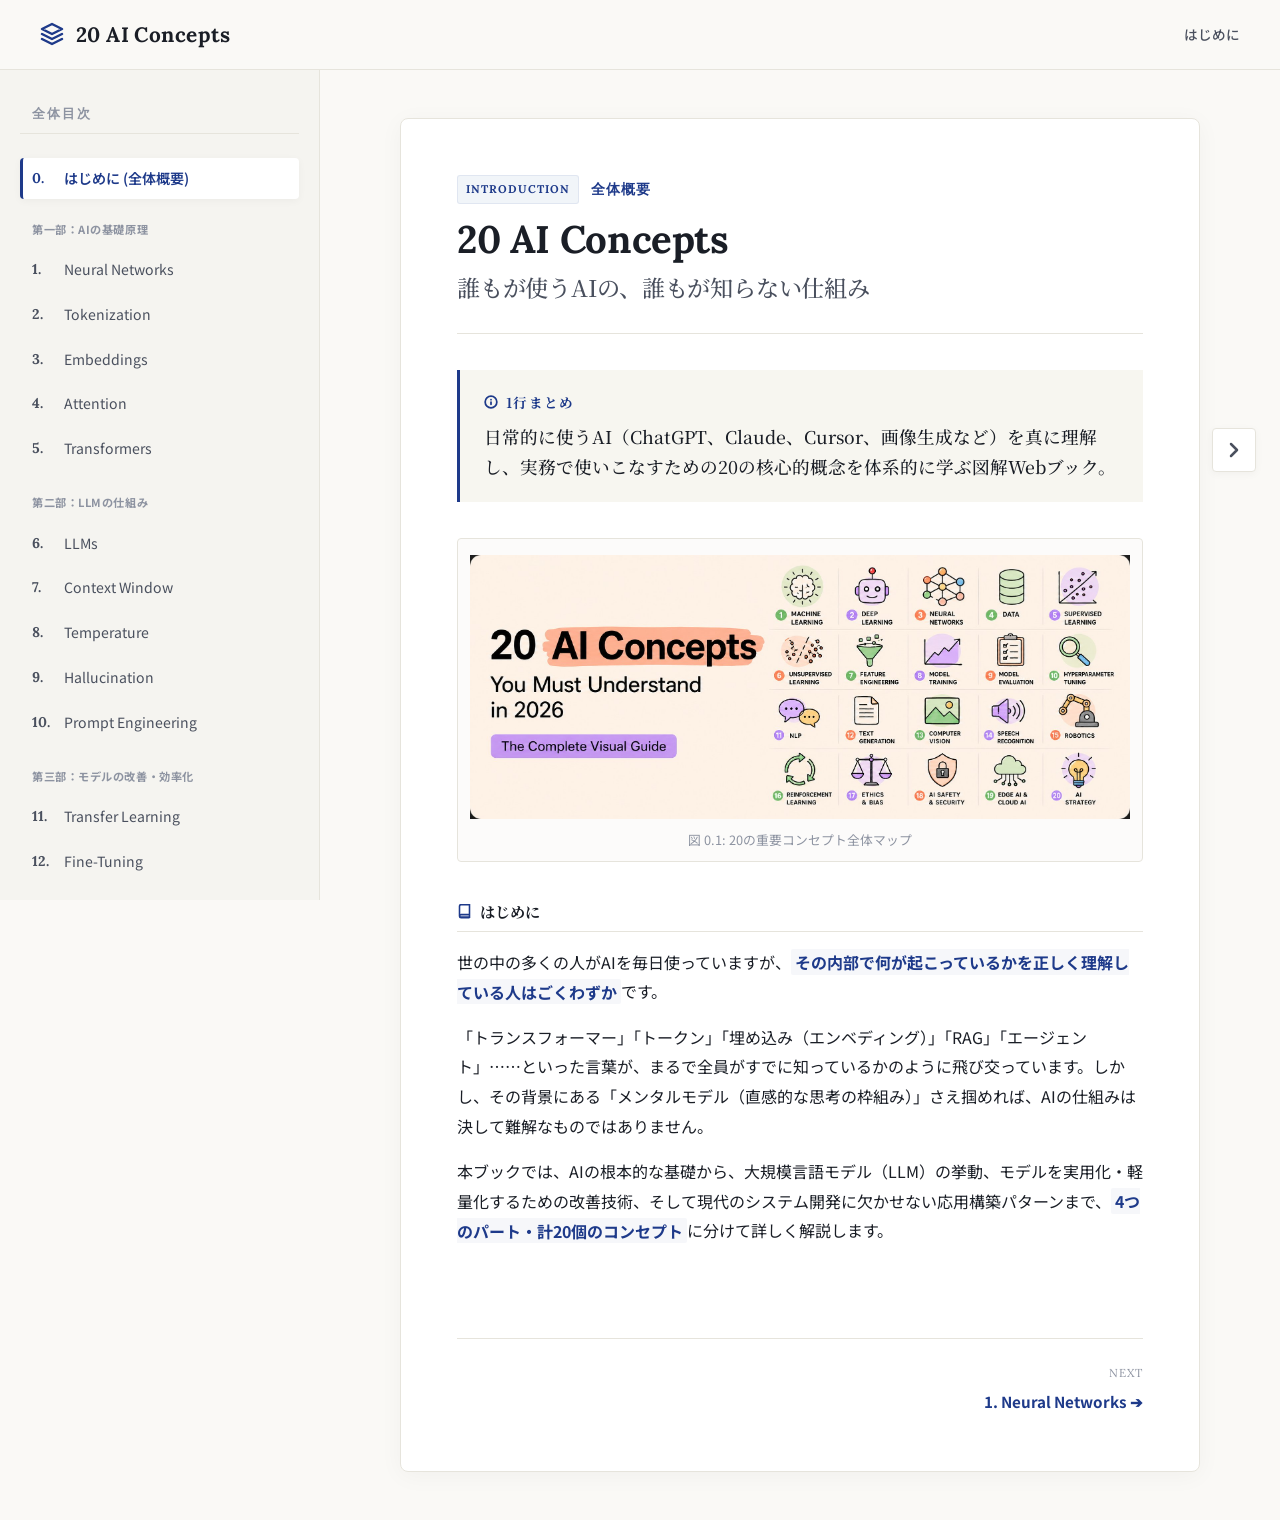
==== commit d8d035b3: "feat: implement card tabs and polish UI - Added tab system to switch between Explanation and Technic" ====
--- a/index.html
+++ b/index.html
@@ -156,17 +156,7 @@
             </div>
           </div>
 
-          <div class="info-box beginner">
-            <span class="section-label">💡 ナビゲーションのヒント</span>
-            <div class="box-content">
-              <p><strong>PCで閲覧中の方：</strong><br>
-                画面左右の矢印ボタン（またはキーボードの<strong>「←」「→」キー</strong>）を使うか、左側のサイドバー目次をクリックすることで、前後のコンセプトにスムーズに切り替えることができます。
-              </p>
-              <p style="margin-top: 0.5rem;"><strong>スマートフォンで閲覧中の方：</strong><br>
-                ページを<strong>縦にスクロール</strong>するだけで、すべてのコンセプトを順番に読むことができます。上部に固定表示されるバーから「目次」を開くことで、読みたいセクションに一瞬でジャンプすることも可能です。
-              </p>
-            </div>
-          </div>
+
 
           <!-- Inline Footer Navigation -->
           <div class="card-footer-nav">
--- a/style.css
+++ b/style.css
@@ -110,6 +110,8 @@
   backdrop-filter: blur(12px);
   border-bottom: 1px solid var(--border-color);
   z-index: 100;
+  -webkit-transform: translate3d(0, 0, 10000px);
+  transform: translate3d(0, 0, 10000px);
   display: flex;
   align-items: center;
   justify-content: space-between;
@@ -259,6 +261,7 @@
   flex-direction: column;
   gap: 2.25rem;
   min-height: 650px;
+  scroll-margin-top: 110px; /* Header Offset for scrollIntoView */
 }
 
 .concept-card.active {
@@ -354,7 +357,6 @@
 .concept-image-container {
   width: 100%;
   border-radius: 4px;
-  overflow: hidden;
   background-color: #fcfbfa;
   border: 1px solid var(--border-color);
   display: flex;
@@ -362,13 +364,12 @@
   justify-content: center;
   align-items: center;
   position: relative;
-  aspect-ratio: 16 / 9;
-  padding: 0.75rem;
+  padding: 1rem 0.75rem 0.75rem 0.75rem;
 }
 
 .concept-image {
-  max-width: 100%;
-  max-height: 100%;
+  width: 100%;
+  max-height: 320px;
   object-fit: contain;
 }
 
@@ -377,8 +378,10 @@
   font-size: 0.8rem;
   color: var(--text-muted);
   text-align: center;
-  margin-top: 0.5rem;
+  margin-top: 0.65rem;
   width: 100%;
+  line-height: 1.5;
+  padding: 0 0.5rem;
 }
 
 /* Card Sections */
@@ -606,7 +609,7 @@
   
   .app-container {
     flex-direction: column;
-    padding-top: var(--header-height);
+    padding-top: calc(var(--header-height) + 45px);
   }
 
   .app-header {
@@ -629,9 +632,14 @@
     background-color: var(--bg-sidebar);
     border-bottom: 1px solid var(--border-color);
     padding: 0.6rem 1.25rem;
-    position: sticky;
+    position: fixed;
     top: var(--header-height);
-    z-index: 85;
+    left: 0;
+    right: 0;
+    height: 45px;
+    z-index: 9998;
+    -webkit-transform: translate3d(0, 0, 9998px);
+    transform: translate3d(0, 0, 9998px);
     width: 100%;
   }
 
@@ -666,9 +674,13 @@
     bottom: 0;
     background-color: rgba(250, 249, 246, 0.98);
     backdrop-filter: blur(8px);
-    z-index: 100;
+    -webkit-backdrop-filter: blur(8px); /* iOS Safari compatibility */
+    z-index: 9999; /* Raise above all overlays */
+    -webkit-transform: translate3d(0, 0, 9999px);
+    transform: translate3d(0, 0, 9999px);
     display: none;
     overflow-y: auto;
+    -webkit-overflow-scrolling: touch; /* Smooth iOS touch scrolling */
     padding: 1.5rem;
     border-top: 1px solid var(--border-color);
   }
@@ -724,6 +736,15 @@
 
   .summary-text {
     font-size: 0.98rem;
+  }
+
+  .concept-image {
+    max-height: 200px;
+  }
+
+  .image-caption {
+    font-size: 0.75rem;
+    margin-top: 0.5rem;
   }
 
   .card-footer-nav {
@@ -745,3 +766,246 @@
     scroll-behavior: auto !important;
   }
 }
+
+/* Technical Checkpoint Quizzes */
+.quiz-section {
+  margin-top: 4rem;
+  padding-top: 2.5rem;
+  border-top: 2px double var(--border-color);
+  font-family: var(--font-body);
+}
+
+.quiz-section-title {
+  font-family: var(--font-heading-jp);
+  font-size: 1.2rem;
+  color: var(--color-ink-blue);
+  display: flex;
+  align-items: center;
+  gap: 0.6rem;
+  margin-bottom: 1.5rem;
+}
+
+.quiz-section-title svg {
+  color: var(--color-ink-blue);
+}
+
+.quiz-container {
+  display: flex;
+  flex-direction: column;
+  gap: 2.5rem;
+}
+
+.quiz-card {
+  background-color: var(--bg-secondary);
+  border: 1px solid var(--border-color);
+  border-radius: 6px;
+  padding: 1.75rem;
+  box-shadow: 0 2px 12px rgba(0, 0, 0, 0.02);
+  transition: border-color var(--transition-speed) ease;
+}
+
+.quiz-question-num {
+  font-family: var(--font-heading-en);
+  font-size: 0.75rem;
+  font-weight: 700;
+  color: var(--text-muted);
+  text-transform: uppercase;
+  letter-spacing: 0.05em;
+  margin-bottom: 0.5rem;
+}
+
+.quiz-question-text {
+  font-size: 1.05rem;
+  font-weight: 700;
+  color: var(--text-primary);
+  line-height: 1.7;
+  margin-bottom: 1.25rem;
+}
+
+.quiz-options {
+  display: flex;
+  flex-direction: column;
+  gap: 0.75rem;
+}
+
+.quiz-option {
+  width: 100%;
+  text-align: left;
+  background-color: var(--bg-primary);
+  border: 1px solid var(--border-color);
+  border-radius: 4px;
+  padding: 0.85rem 1.25rem;
+  font-size: 0.92rem;
+  font-family: var(--font-body);
+  color: var(--text-secondary);
+  cursor: pointer;
+  line-height: 1.6;
+  transition: all var(--transition-speed) ease;
+}
+
+.quiz-option:hover {
+  background-color: var(--bg-secondary);
+  border-color: var(--color-ink-blue);
+  color: var(--color-ink-blue);
+}
+
+.quiz-option:disabled {
+  cursor: not-allowed;
+}
+
+/* Option state modifications */
+.quiz-option.correct {
+  background-color: var(--color-emerald-bg) !important;
+  border-color: var(--color-emerald) !important;
+  color: var(--color-emerald) !important;
+  font-weight: 600;
+}
+
+.quiz-option.incorrect {
+  background-color: var(--color-red-bg) !important;
+  border-color: var(--color-red) !important;
+  color: var(--color-red) !important;
+  opacity: 0.85;
+}
+
+.quiz-option.faded {
+  opacity: 0.4;
+}
+
+/* Feedback panel */
+.quiz-feedback {
+  margin-top: 1.5rem;
+  padding: 1.25rem 1.5rem;
+  border-radius: 4px;
+  background-color: #faf9f6;
+  border: 1px solid var(--border-color);
+  display: none;
+  animation: feedbackReveal 0.4s cubic-bezier(0.16, 1, 0.3, 1) forwards;
+}
+
+.quiz-feedback.show {
+  display: block;
+}
+
+@keyframes feedbackReveal {
+  from {
+    opacity: 0;
+    transform: translateY(6px);
+  }
+  to {
+    opacity: 1;
+    transform: translateY(0);
+  }
+}
+
+.feedback-status {
+  font-size: 0.95rem;
+  font-weight: 700;
+  display: flex;
+  align-items: center;
+  gap: 0.5rem;
+  margin-bottom: 0.5rem;
+}
+
+.feedback-status.correct {
+  color: var(--color-emerald);
+}
+
+.feedback-status.incorrect {
+  color: var(--color-red);
+}
+
+.feedback-explanation {
+  font-size: 0.9rem;
+  line-height: 1.7;
+  color: var(--text-secondary);
+}
+
+.feedback-explanation strong {
+  color: var(--text-primary);
+  font-weight: 700;
+}
+
+/* Mobile responsiveness for quizzes */
+@media (max-width: 767px) {
+  .quiz-section {
+    margin-top: 2.5rem;
+    padding-top: 1.5rem;
+  }
+  
+  .quiz-card {
+    padding: 1.25rem;
+  }
+  
+  .quiz-option {
+    padding: 0.75rem 1rem;
+    font-size: 0.88rem;
+  }
+}
+
+/* Card Tabs UI */
+.card-tabs {
+  display: flex;
+  gap: 1.5rem;
+  border-bottom: 1px solid var(--border-color);
+  margin-bottom: 1.5rem;
+  padding-bottom: 0.25rem;
+}
+
+.card-tab {
+  background: none;
+  border: none;
+  font-family: var(--font-heading-jp);
+  font-size: 1rem;
+  font-weight: 500;
+  color: var(--text-secondary);
+  padding: 0.5rem 0;
+  cursor: pointer;
+  position: relative;
+  transition: color var(--transition-speed) ease;
+}
+
+.card-tab::after {
+  content: '';
+  position: absolute;
+  bottom: -0.25rem;
+  left: 0;
+  width: 100%;
+  height: 2px;
+  background-color: var(--color-ink-blue);
+  transform: scaleX(0);
+  transition: transform var(--transition-speed) ease;
+}
+
+.card-tab:hover {
+  color: var(--text-primary);
+}
+
+.card-tab.active {
+  color: var(--color-ink-blue);
+  font-weight: 700;
+}
+
+.card-tab.active::after {
+  transform: scaleX(1);
+}
+
+/* Visibility toggling inside cards */
+.concept-card .quiz-section {
+  display: none;
+  margin-top: 0;
+  border-top: none;
+  padding-top: 0;
+}
+
+.concept-card .card-content-wrapper {
+  display: block;
+}
+
+.concept-card.show-quiz .card-content-wrapper {
+  display: none;
+}
+
+.concept-card.show-quiz .quiz-section {
+  display: block;
+}
